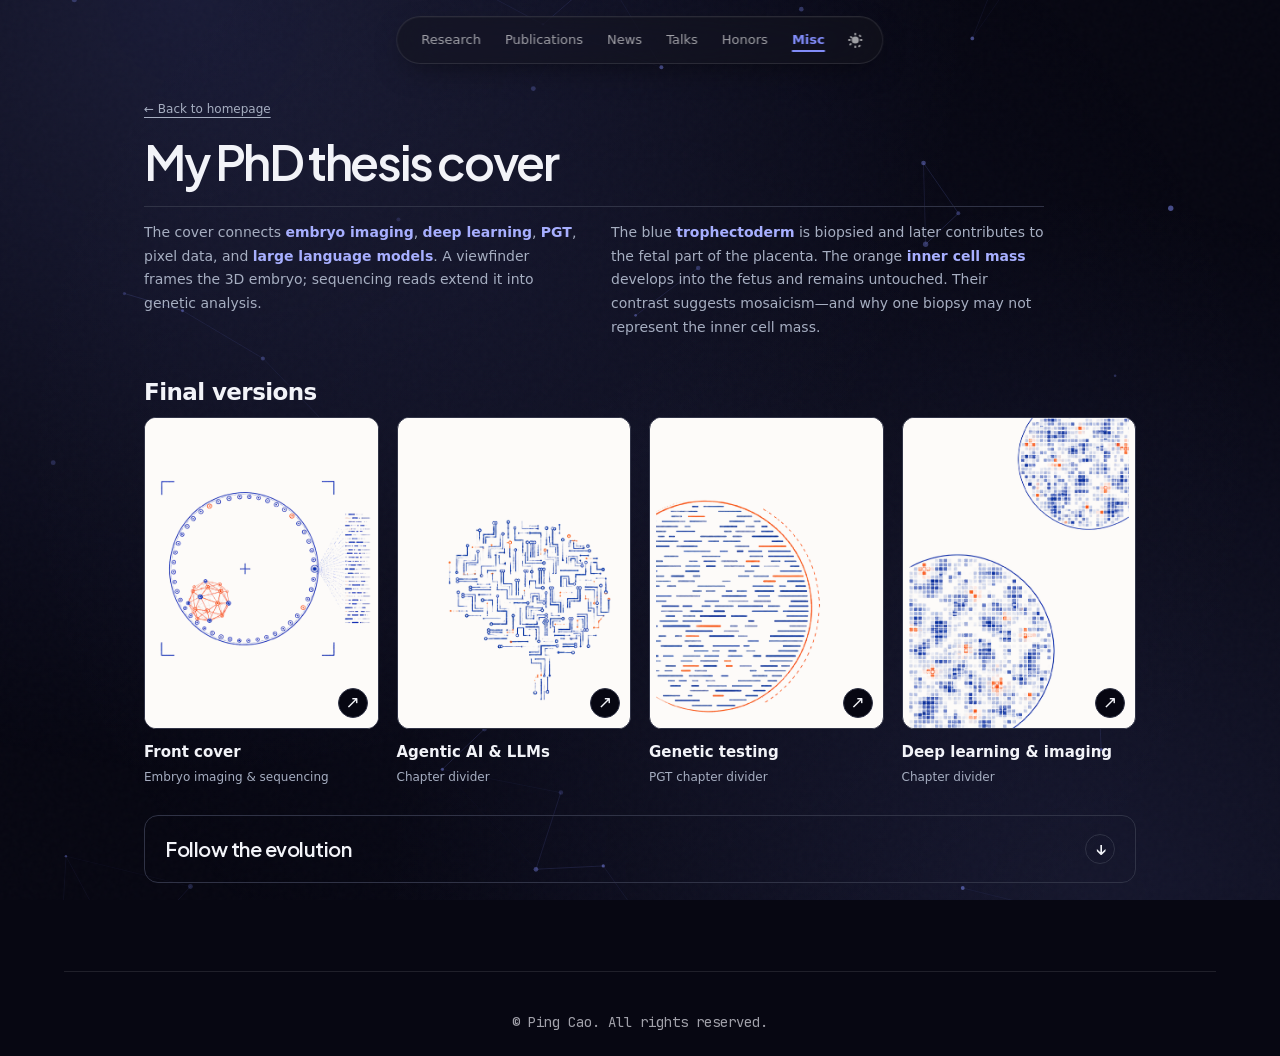
==== misc.html @ 14a88e5d "Move and simplify Misc thesis cover page" ====
<!DOCTYPE html>
<html lang="en" class="dark">
<head>
  <meta charset="utf-8"/>
  <meta content="width=device-width, initial-scale=1" name="viewport"/>
  <title>My PhD thesis cover · Ping Cao</title>
  <meta content="The design and visual evolution of Ping Cao's PhD thesis cover." name="description"/>
  <meta content="Ping Cao, AI, IVF, PGT, embryology, machine learning, deep learning, LLM, Maastricht University, reproductive medicine" name="keywords"/>
  <meta content="Ping Cao" name="author"/>
  <link href="https://pingcaoai.github.io/misc.html" rel="canonical"/>
  <meta content="website" property="og:type"/>
  <meta content="Ping Cao" property="og:site_name"/>
  <meta content="My PhD thesis cover · Ping Cao" property="og:title"/>
  <meta content="The design and visual evolution of Ping Cao's PhD thesis cover." property="og:description"/>
  <meta content="https://pingcaoai.github.io/misc.html" property="og:url"/>
  <meta content="https://pingcaoai.github.io/thesis_images/site/profile-original.jpg" property="og:image"/>
  <meta content="https://pingcaoai.github.io/thesis_images/site/profile-original.jpg" property="og:image:secure_url"/>
  <meta content="image/jpeg" property="og:image:type"/>
  <meta content="1241" property="og:image:width"/>
  <meta content="1066" property="og:image:height"/>
  <meta content="Portrait of Ping Cao" property="og:image:alt"/>
  <meta content="summary" name="twitter:card"/>
  <meta content="My PhD thesis cover · Ping Cao" name="twitter:title"/>
  <meta content="The design and visual evolution of Ping Cao's PhD thesis cover." name="twitter:description"/>
  <meta content="https://pingcaoai.github.io/thesis_images/site/profile-original.jpg" name="twitter:image"/>
  <meta content="Portrait of Ping Cao" name="twitter:image:alt"/>
  <meta content="#fafafa" media="(prefers-color-scheme: light)" name="theme-color"/>
  <meta content="#070712" media="(prefers-color-scheme: dark)" name="theme-color"/>
  
  <!-- Favicon -->
  <link rel="icon" type="image/svg+xml" href="thesis_images/site/favicon-original.svg">

  <style id="static-utilities">
/* Static utility CSS: generated once from the original page; no browser compiler or build needed. */
*,::before,::after{box-sizing:border-box;border-width:0;border-style:solid;border-color:#e4e4e7}html{line-height:1.5;-webkit-text-size-adjust:100%;tab-size:4;font-family:system-ui,-apple-system,BlinkMacSystemFont,"Segoe UI",sans-serif;scroll-behavior:smooth}body{margin:0}h1,h2,h3,h4,h5,h6,p,figure,blockquote{margin:0}h1,h2,h3,h4,h5,h6{font-size:inherit;font-weight:inherit}a{color:inherit;text-decoration:inherit}button,input,select,textarea{font:inherit;color:inherit;margin:0;padding:0;background:none}button{cursor:pointer}ul,ol{margin:0;padding:0;list-style:none}img,svg,video,canvas{display:block;vertical-align:middle}img,video{max-width:100%;height:auto}summary{display:list-item}strong{font-weight:bolder}sup{font-size:75%;line-height:0;position:relative;vertical-align:baseline;top:-.5em}button:focus-visible,a:focus-visible,summary:focus-visible{outline:2px solid rgb(var(--color-accent));outline-offset:4px}
@keyframes static-bounce{0%,100%{transform:translateY(-25%);animation-timing-function:cubic-bezier(.8,0,1,1)}50%{transform:none;animation-timing-function:cubic-bezier(0,0,.2,1)}}
.-ml-1{margin-left:-0.25rem}
.-mx-4{margin-left:-1rem;margin-right:-1rem}
.-translate-x-1\/2{--u-x:-50%;transform:translate(var(--u-x,0),var(--u-y,0)) scale(var(--u-s,1))}
.\[\&\:\:-webkit-scrollbar\]\:hidden::-webkit-scrollbar{display:none}
.absolute{position:absolute}
.after\:-translate-x-1\/2::after{content:"";--u-x:-50%;transform:translate(var(--u-x,0),var(--u-y,0)) scale(var(--u-s,1))}
.after\:-z-10::after{content:"";z-index:-10}
.after\:absolute::after{content:"";position:absolute}
.after\:bg-accent::after{content:"";background-color:rgba(var(--color-accent),1)}
.after\:bg-accent\/20::after{content:"";background-color:rgba(var(--color-accent),0.2)}
.after\:bottom-1\.5::after{content:"";bottom:0.375rem}
.after\:bottom-\[4px\]::after{content:"";bottom:4px}
.after\:duration-300::after{content:"";transition-duration:300ms}
.after\:h-\[2px\]::after{content:"";height:2px}
.after\:h-\[6px\]::after{content:"";height:6px}
.after\:left-0::after{content:"";left:0rem}
.after\:left-1\/2::after{content:"";left:50%}
.after\:transition-all::after{content:"";transition-property:all;transition-duration:150ms}
.after\:w-0::after{content:"";width:0rem}
.after\:w-full::after{content:"";width:100%}
.animate-bounce{animation:static-bounce 1s infinite}
.antialiased{-webkit-font-smoothing:antialiased}
.aspect-\[4\/3\]{aspect-ratio:4/3}
.backdrop-blur-md{backdrop-filter:blur(12px)}
.backdrop-blur-sm{backdrop-filter:blur(4px)}
.bg-\[\#fafafa\]{background-color:#fafafa}
.bg-accent\/10{background-color:rgba(var(--color-accent),0.1)}
.bg-accent\/50{background-color:rgba(var(--color-accent),0.5)}
.bg-transparent{background-color:transparent}
.bg-white{background-color:rgba(255,255,255,1)}
.bg-white\/60{background-color:rgba(255,255,255,0.6)}
.bg-zinc-100{background-color:rgba(244,244,245,1)}
.bg-zinc-100\/80{background-color:rgba(244,244,245,0.8)}
.bg-zinc-200{background-color:rgba(228,228,231,1)}
.bg-zinc-300{background-color:rgba(212,212,216,1)}
.bg-zinc-50{background-color:rgba(250,250,250,1)}
.block{display:block}
.blur-2xl{filter:blur(40px)}
.border{border-width:1px}
.border-accent\/10{border-color:rgba(var(--color-accent),0.1)}
.border-accent\/20{border-color:rgba(var(--color-accent),0.2)}
.border-b{border-bottom-width:1px}
.border-t{border-top-width:1px}
.border-transparent{border-color:transparent}
.border-zinc-100{border-color:rgba(244,244,245,1)}
.border-zinc-200{border-color:rgba(228,228,231,1)}
.border-zinc-200\/50{border-color:rgba(228,228,231,0.5)}
.bottom-3{bottom:0.75rem}
.bottom-4{bottom:1rem}
.cursor-pointer{cursor:pointer}
.decoration-2{text-decoration-thickness:2px}
.decoration-accent\/40{text-decoration-color:rgba(var(--color-accent),0.4)}
.decoration-zinc-300{text-decoration-color:rgba(212,212,216,1)}
.duration-300{transition-duration:300ms}
.duration-500{transition-duration:500ms}
.duration-700{transition-duration:700ms}
.fixed{position:fixed}
.flex{display:flex}
.flex-1{flex:1 1 0%}
.flex-col{flex-direction:column}
.flex-wrap{flex-wrap:wrap}
.focus\:outline-none:focus{outline:none}
.font-bold{font-weight:700}
.font-display{font-family:"Plus Jakarta Sans",system-ui,-apple-system,BlinkMacSystemFont,"Segoe UI",sans-serif}
.font-medium{font-weight:500}
.font-mono{font-family:"JetBrains Mono",ui-monospace,SFMono-Regular,Menlo,monospace}
.font-normal{font-weight:400}
.font-sans{font-family:Inter,system-ui,-apple-system,BlinkMacSystemFont,"Segoe UI",sans-serif}
.font-semibold{font-weight:600}
.gap-1{gap:0.25rem}
.gap-1\.5{gap:0.375rem}
.gap-12{gap:3rem}
.gap-16{gap:4rem}
.gap-2{gap:0.5rem}
.gap-3{gap:0.75rem}
.gap-4{gap:1rem}
.gap-6{gap:1.5rem}
.gap-8{gap:2rem}
.gap-x-16{column-gap:4rem}
.gap-y-4{row-gap:1rem}
.grid{display:grid}
.grid-cols-1{grid-template-columns:repeat(1,minmax(0,1fr))}
.group:hover .group-hover\:bg-accent\/20{background-color:rgba(var(--color-accent),0.2)}
.group:hover .group-hover\:opacity-100{opacity:1.0}
.group:hover .group-hover\:scale-\[1\.03\]{--u-s:1.03;transform:translate(var(--u-x,0),var(--u-y,0)) scale(var(--u-s,1))}
.group:hover .group-hover\:scale-\[1\.2\]{--u-s:1.2;transform:translate(var(--u-x,0),var(--u-y,0)) scale(var(--u-s,1))}
.group:hover .group-hover\:text-accent{color:rgba(var(--color-accent),1)}
.h-10{height:2.5rem}
.h-12{height:3rem}
.h-36{height:9rem}
.h-4{height:1rem}
.h-6{height:1.5rem}
.h-7{height:1.75rem}
.h-8{height:2rem}
.h-\[12px\]{height:12px}
.h-\[16px\]{height:16px}
.h-\[400px\]{height:400px}
.h-full{height:100%}
.hidden{display:none}
.hover\:-translate-y-1:hover{--u-y:-0.25rem;transform:translate(var(--u-x,0),var(--u-y,0)) scale(var(--u-s,1))}
.hover\:after\:w-\[calc\(100\%-16px\)\]:hover::after{content:"";width:calc(100% - 16px)}
.hover\:bg-zinc-100:hover{background-color:rgba(244,244,245,1)}
.hover\:opacity-100:hover{opacity:1.0}
.hover\:scale-110:hover{--u-s:1.1;transform:translate(var(--u-x,0),var(--u-y,0)) scale(var(--u-s,1))}
.hover\:text-\[\#0A66C2\]:hover{color:#0A66C2}
.hover\:text-\[\#4285F4\]:hover{color:#4285F4}
.hover\:text-\[\#A6CE39\]:hover{color:#A6CE39}
.hover\:text-accent:hover{color:rgba(var(--color-accent),1)}
.hover\:text-zinc-900:hover{color:rgba(24,24,27,1)}
.hover\:underline:hover{text-decoration-line:underline}
.inline-block{display:inline-block}
.inline-flex{display:inline-flex}
.inset-0{inset:0rem}
.items-center{align-items:center}
.items-start{align-items:flex-start}
.justify-between{justify-content:space-between}
.justify-center{justify-content:center}
.leading-none{line-height:1}
.leading-relaxed{line-height:1.625}
.leading-snug{line-height:1.375}
.left-0{left:0rem}
.left-1\/2{left:50%}
.left-\[5px\]{left:5px}
.list-none{list-style:none}
.max-w-2xl{max-width:42rem}
.max-w-3xl{max-width:48rem}
.max-w-4xl{max-width:56rem}
.max-w-6xl{max-width:72rem}
.max-w-\[calc\(100\%-1rem\)\]{max-width:calc(100% - 1rem)}
.mb-10{margin-bottom:2.5rem}
.mb-12{margin-bottom:3rem}
.mb-14{margin-bottom:3.5rem}
.mb-16{margin-bottom:4rem}
.mb-2{margin-bottom:0.5rem}
.mb-2\.5{margin-bottom:0.625rem}
.mb-20{margin-bottom:5rem}
.mb-3{margin-bottom:0.75rem}
.mb-4{margin-bottom:1rem}
.mb-6{margin-bottom:1.5rem}
.mb-8{margin-bottom:2rem}
.min-h-\[100dvh\]{min-height:100dvh}
.ml-0\.5{margin-left:0.125rem}
.ml-2{margin-left:0.5rem}
.ml-3{margin-left:0.75rem}
.mt-0\.5{margin-top:0.125rem}
.mt-1{margin-top:0.25rem}
.mt-1\.5{margin-top:0.375rem}
.mt-10{margin-top:2.5rem}
.mt-3{margin-top:0.75rem}
.mt-4{margin-top:1rem}
.mt-6{margin-top:1.5rem}
.mt-8{margin-top:2rem}
.mt-auto{margin-top:auto}
.mx-auto{margin-left:auto;margin-right:auto}
.object-cover{object-fit:cover}
.opacity-80{opacity:0.8}
.opacity-90{opacity:0.9}
.outline-none{outline:none}
.overflow-hidden{overflow:hidden}
.overflow-x-auto{overflow-x:auto}
.overflow-y-auto{overflow-y:auto}
.p-1\.5{padding:0.375rem}
.p-3{padding:0.75rem}
.p-4{padding:1rem}
.p-5{padding:1.25rem}
.p-6{padding:1.5rem}
.p-8{padding:2rem}
.pb-20{padding-bottom:5rem}
.pb-4{padding-bottom:1rem}
.pb-6{padding-bottom:1.5rem}
.pl-8{padding-left:2rem}
.pointer-events-none{pointer-events:none}
.pr-2{padding-right:0.5rem}
.pr-3{padding-right:0.75rem}
.pt-10{padding-top:2.5rem}
.pt-20{padding-top:5rem}
.pt-24{padding-top:6rem}
.pt-4{padding-top:1rem}
.px-2{padding-left:0.5rem;padding-right:0.5rem}
.px-3{padding-left:0.75rem;padding-right:0.75rem}
.px-4{padding-left:1rem;padding-right:1rem}
.px-6{padding-left:1.5rem;padding-right:1.5rem}
.py-0\.5{padding-top:0.125rem;padding-bottom:0.125rem}
.py-1\.5{padding-top:0.375rem;padding-bottom:0.375rem}
.py-2{padding-top:0.5rem;padding-bottom:0.5rem}
.py-2\.5{padding-top:0.625rem;padding-bottom:0.625rem}
.relative{position:relative}
.ring-4{box-shadow:0 0 0 4px var(--u-ring,rgba(255,255,255,.5))}
.ring-white\/90{--u-ring:rgba(255,255,255,0.9)}
.rounded{border-radius:.25rem}
.rounded-2xl{border-radius:1rem}
.rounded-3xl{border-radius:1.5rem}
.rounded-full{border-radius:9999px}
.rounded-md{border-radius:.375rem}
.selection\:bg-accent\/20::selection{background-color:rgba(var(--color-accent),0.2)}
.selection\:text-accent::selection{color:rgba(var(--color-accent),1)}
.self-start{align-self:flex-start}
.shadow-sm{box-shadow:0 1px 2px 0 rgb(0 0 0 / .05)}
.shadow-xl{box-shadow:0 20px 25px -5px rgb(0 0 0 / .1),0 8px 10px -6px rgb(0 0 0 / .1)}
.shrink-0{flex-shrink:0}
.space-y-2 > :not([hidden]) ~ :not([hidden]){margin-top:0.5rem}
.space-y-3 > :not([hidden]) ~ :not([hidden]){margin-top:0.75rem}
.space-y-4 > :not([hidden]) ~ :not([hidden]){margin-top:1rem}
.sticky{position:sticky}
.text-2xl{font-size:1.5rem;line-height:2rem}
.text-3xl{font-size:1.875rem;line-height:2.25rem}
.text-\[10px\]{font-size:10px}
.text-\[12px\]{font-size:12px}
.text-accent{color:rgba(var(--color-accent),1)}
.text-balance{text-wrap:balance}
.text-base{font-size:1rem;line-height:1.5rem}
.text-center{text-align:center}
.text-lg{font-size:1.125rem;line-height:1.75rem}
.text-sm{font-size:.875rem;line-height:1.25rem}
.text-xl{font-size:1.25rem;line-height:1.75rem}
.text-xs{font-size:.75rem;line-height:1rem}
.text-zinc-300{color:rgba(212,212,216,1)}
.text-zinc-400{color:rgba(161,161,170,1)}
.text-zinc-500{color:rgba(113,113,122,1)}
.text-zinc-600{color:rgba(82,82,91,1)}
.text-zinc-700{color:rgba(63,63,70,1)}
.text-zinc-800{color:rgba(39,39,42,1)}
.text-zinc-900{color:rgba(24,24,27,1)}
.top-3{top:0.75rem}
.top-32{top:8rem}
.top-6{top:1.5rem}
.top-\[12px\]{top:12px}
.top-\[21px\]{top:21px}
.touch-pan-x{touch-action:pan-x}
.tracking-tight{letter-spacing:-.025em}
.tracking-widest{letter-spacing:.1em}
.transition-all{transition-property:all;transition-duration:150ms}
.transition-colors{transition-property:color,background-color,border-color,text-decoration-color,fill,stroke;transition-duration:150ms}
.transition-transform{transition-property:transform;transition-duration:150ms}
.underline{text-decoration-line:underline}
.underline-offset-4{text-underline-offset:4px}
.uppercase{text-transform:uppercase}
.w-12{width:3rem}
.w-36{width:9rem}
.w-4{width:1rem}
.w-6{width:1.5rem}
.w-7{width:1.75rem}
.w-8{width:2rem}
.w-\[12px\]{width:12px}
.w-\[16px\]{width:16px}
.w-\[2px\]{width:2px}
.w-full{width:100%}
.w-max{width:max-content}
.whitespace-nowrap{white-space:nowrap}
.z-0{z-index:0}
.z-10{z-index:10}
.z-20{z-index:20}
.z-50{z-index:50}
.z-\[-2\]{z-index:-2}
@media(min-width:1024px){.lg\:aspect-auto{aspect-ratio:auto}}
@media(min-width:1024px){.lg\:flex-row{flex-direction:row}}
@media(min-width:1024px){.lg\:h-\[560px\]{height:560px}}
@media(min-width:1024px){.lg\:w-1\/3{width:33.333333%}}
@media(min-width:1024px){.lg\:w-2\/3{width:66.666667%}}
@media(min-width:768px){.md\:after\:bottom-\[6px\]::after{content:"";bottom:6px}}
@media(min-width:768px){.md\:blur-3xl{filter:blur(64px)}}
@media(min-width:768px){.md\:bottom-5{bottom:1.25rem}}
@media(min-width:768px){.md\:flex-row{flex-direction:row}}
@media(min-width:768px){.md\:gap-3{gap:0.75rem}}
@media(min-width:768px){.md\:gap-4{gap:1rem}}
@media(min-width:768px){.md\:gap-8{gap:2rem}}
@media(min-width:768px){.md\:grid-cols-2{grid-template-columns:repeat(2,minmax(0,1fr))}}
@media(min-width:768px){.md\:grid-cols-3{grid-template-columns:repeat(3,minmax(0,1fr))}}
@media(min-width:768px){.md\:grid-cols-\[1fr_2fr\]{grid-template-columns:1fr 2fr}}
@media(min-width:768px){.md\:h-48{height:12rem}}
@media(min-width:768px){.md\:h-5{height:1.25rem}}
@media(min-width:768px){.md\:h-7{height:1.75rem}}
@media(min-width:768px){.md\:h-8{height:2rem}}
@media(min-width:768px){.md\:h-9{height:2.25rem}}
@media(min-width:768px){.md\:h-\[18px\]{height:18px}}
@media(min-width:768px){.md\:h-\[46px\]{height:46px}}
@media(min-width:768px){.md\:hover\:after\:w-\[calc\(100\%-24px\)\]:hover::after{content:"";width:calc(100% - 24px)}}
@media(min-width:768px){.md\:items-center{align-items:center}}
@media(min-width:768px){.md\:items-end{align-items:flex-end}}
@media(min-width:768px){.md\:leading-\[1\.7\]{line-height:1.7}}
@media(min-width:768px){.md\:mb-20{margin-bottom:5rem}}
@media(min-width:768px){.md\:mb-24{margin-bottom:6rem}}
@media(min-width:768px){.md\:mb-32{margin-bottom:8rem}}
@media(min-width:768px){.md\:mb-8{margin-bottom:2rem}}
@media(min-width:768px){.md\:ml-0{margin-left:0rem}}
@media(min-width:768px){.md\:ml-1{margin-left:0.25rem}}
@media(min-width:768px){.md\:mt-0{margin-top:0rem}}
@media(min-width:768px){.md\:mt-12{margin-top:3rem}}
@media(min-width:768px){.md\:mt-4{margin-top:1rem}}
@media(min-width:768px){.md\:p-5{padding:1.25rem}}
@media(min-width:768px){.md\:p-6{padding:1.5rem}}
@media(min-width:768px){.md\:p-8{padding:2rem}}
@media(min-width:768px){.md\:px-3{padding-left:0.75rem;padding-right:0.75rem}}
@media(min-width:768px){.md\:self-end{align-self:flex-end}}
@media(min-width:768px){.md\:text-2xl{font-size:1.5rem;line-height:2rem}}
@media(min-width:768px){.md\:text-3xl{font-size:1.875rem;line-height:2.25rem}}
@media(min-width:768px){.md\:text-4xl{font-size:2.25rem;line-height:2.5rem}}
@media(min-width:768px){.md\:text-\[13px\]{font-size:13px}}
@media(min-width:768px){.md\:text-\[22px\]{font-size:22px}}
@media(min-width:768px){.md\:text-base{font-size:1rem;line-height:1.5rem}}
@media(min-width:768px){.md\:text-sm{font-size:.875rem;line-height:1.25rem}}
@media(min-width:768px){.md\:text-xl{font-size:1.25rem;line-height:1.75rem}}
@media(min-width:768px){.md\:text-xs{font-size:.75rem;line-height:1rem}}
@media(min-width:768px){.md\:top-4{top:1rem}}
@media(min-width:768px){.md\:top-\[25px\]{top:25px}}
@media(min-width:768px){.md\:w-48{width:12rem}}
@media(min-width:768px){.md\:w-5{width:1.25rem}}
@media(min-width:768px){.md\:w-7{width:1.75rem}}
@media(min-width:768px){.md\:w-8{width:2rem}}
@media(min-width:768px){.md\:w-9{width:2.25rem}}
@media(min-width:768px){.md\:w-\[18px\]{width:18px}}
@media(min-width:640px){.sm\:block{display:block}}
@media(min-width:640px){.sm\:text-lg{font-size:1.125rem;line-height:1.75rem}}
@media(min-width:640px){.sm\:text-xl{font-size:1.25rem;line-height:1.75rem}}
.dark .dark\:after\:bg-accent\/30::after{content:"";background-color:rgba(var(--color-accent),0.3)}
.dark .dark\:bg-\[\#070712\]{background-color:#070712}
.dark .dark\:bg-accent\/40{background-color:rgba(var(--color-accent),0.4)}
.dark .dark\:bg-black\/30{background-color:rgba(0,0,0,0.3)}
.dark .dark\:bg-white\/10{background-color:rgba(255,255,255,0.1)}
.dark .dark\:bg-white\/15{background-color:rgba(255,255,255,0.15)}
.dark .dark\:bg-white\/20{background-color:rgba(255,255,255,0.2)}
.dark .dark\:bg-white\/5{background-color:rgba(255,255,255,0.05)}
.dark .dark\:border-white\/10{border-color:rgba(255,255,255,0.1)}
.dark .dark\:border-white\/20{border-color:rgba(255,255,255,0.2)}
.dark .dark\:border-white\/5{border-color:rgba(255,255,255,0.05)}
.dark .dark\:decoration-zinc-700{text-decoration-color:rgba(63,63,70,1)}
.group:hover .dark .dark\:group-hover\:bg-accent\/30{background-color:rgba(var(--color-accent),0.3)}
.group:hover .dark .dark\:group-hover\:text-accent{color:rgba(var(--color-accent),1)}
.dark .dark\:hover\:bg-white\/10:hover{background-color:rgba(255,255,255,0.1)}
.dark .dark\:hover\:text-\[\#818cf8\]:hover{color:#818cf8}
.dark .dark\:hover\:text-accent:hover{color:rgba(var(--color-accent),1)}
.dark .dark\:hover\:text-white:hover{color:rgba(255,255,255,1)}
.dark .dark\:opacity-100{opacity:1.0}
.dark .dark\:ring-white\/10{--u-ring:rgba(255,255,255,0.1)}
.dark .dark\:selection\:text-accent::selection{color:rgba(var(--color-accent),1)}
.dark .dark\:text-white{color:rgba(255,255,255,1)}
.dark .dark\:text-white\/20{color:rgba(255,255,255,0.2)}
.dark .dark\:text-white\/30{color:rgba(255,255,255,0.3)}
.dark .dark\:text-white\/40{color:rgba(255,255,255,0.4)}
.dark .dark\:text-white\/50{color:rgba(255,255,255,0.5)}
.dark .dark\:text-white\/60{color:rgba(255,255,255,0.6)}
.dark .dark\:text-white\/80{color:rgba(255,255,255,0.8)}
.dark .dark\:text-zinc-100{color:rgba(244,244,245,1)}
.dark .dark\:text-zinc-200{color:rgba(228,228,231,1)}
.dark .dark\:text-zinc-300{color:rgba(212,212,216,1)}
.dark .dark\:text-zinc-400{color:rgba(161,161,170,1)}
.dark .dark\:text-zinc-500{color:rgba(113,113,122,1)}
  </style>

  <!-- Theme initialization -->
  <script>
    // Set dark mode as the absolute default, unless the user explicitly toggled to light mode previously
    if ((() => { try { return localStorage.getItem('color-theme'); } catch { return null; } })() === 'light') {
      document.documentElement.classList.remove('dark');
    } else {
      document.documentElement.classList.add('dark');
    }
  </script>
  
  <!-- Custom CSS -->
  <style>
    /* CSS Variables for Dynamic Accent Color (Premium Tech Indigo) */
    :root {
      --color-accent: 79, 70, 229;  /* Indigo-600 */
    }
    .dark {
      --color-accent: 129, 140, 248; /* Indigo-400 */
    }

    body {
      overflow-x: hidden;
      -webkit-font-smoothing: antialiased;
      -moz-osx-font-smoothing: grayscale;
    }

    /* Elegant Noise Texture Background */
    .bg-noise {
      position: fixed;
      top: 0; left: 0; width: 100vw; height: 100vh;
      z-index: -1;
      opacity: 0.03;
      pointer-events: none;
      background-image: url("data:image/svg+xml,%3Csvg viewBox='0 0 200 200' xmlns='http://www.w3.org/2000/svg'%3E%3Cfilter id='noiseFilter'%3E%3CfeTurbulence type='fractalNoise' baseFrequency='0.9' numOctaves='3' stitchTiles='stitch'/%3E%3C/filter%3E%3Crect width='100%25' height='100%25' filter='url(%23noiseFilter)'/%3E%3C/svg%3E");
    }
    .dark .bg-noise {
      opacity: 0.02;
    }

    /* Global Ambient Glow (The Core of the Starry Theme) */
    .global-bg-glow {
      position: fixed;
      top: 0; left: 0; width: 100vw; height: 100vh;
      z-index: -3; 
      pointer-events: none;
      background: radial-gradient(ellipse at 50% 0%, rgba(var(--color-accent), 0.04) 0%, transparent 70%);
      transition: background 0.7s ease;
    }
    .dark .global-bg-glow {
      background: 
        radial-gradient(circle at 15% 0%, rgba(var(--color-accent), 0.16) 0%, transparent 55%),
        radial-gradient(circle at 85% 100%, rgba(var(--color-accent), 0.12) 0%, transparent 50%),
        radial-gradient(circle at 50% 50%, rgba(var(--color-accent), 0.05) 0%, transparent 80%);
    }

    /* =========================================
       iOS Style Floating Glass Navigation
       ========================================= */
    .ios-glass-nav {
      background: rgba(255, 255, 255, 0.55);
      backdrop-filter: blur(24px) saturate(180%);
      -webkit-backdrop-filter: blur(24px) saturate(180%);
      border: 1px solid rgba(255, 255, 255, 0.7);
      box-shadow: 0 10px 30px -10px rgba(0, 0, 0, 0.1), inset 0 1px 0 rgba(255, 255, 255, 0.6);
    }
    .dark .ios-glass-nav {
      background: rgba(20, 20, 25, 0.55);
      border: 1px solid rgba(255, 255, 255, 0.1);
      box-shadow: 0 10px 30px -10px rgba(0, 0, 0, 0.5), inset 0 1px 0 rgba(255, 255, 255, 0.03);
    }

    /* =========================================
       iOS Nav Figma Spotlight Hover Effect
       ========================================= */
    .ios-glass-nav::before {
      content: "";
      position: absolute;
      inset: 0;
      border-radius: inherit;
      background: radial-gradient(
        250px circle at var(--mouse-x, 50%) var(--mouse-y, 50%),
        rgba(var(--color-accent), 0.08),
        transparent 40%
      );
      opacity: 0;
      transition: opacity 0.5s ease;
      pointer-events: none;
      z-index: 0;
    }
    .dark .ios-glass-nav::before {
      background: radial-gradient(
        250px circle at var(--mouse-x, 50%) var(--mouse-y, 50%),
        rgba(var(--color-accent), 0.15),
        transparent 40%
      );
    }
    .ios-glass-nav:hover::before {
      opacity: 1;
    }

    /* Edge Rim Light for Nav */
    .ios-glass-nav::after {
      content: "";
      position: absolute;
      inset: -1px; /* Overlaps perfectly with the existing 1px border */
      border-radius: inherit;
      padding: 1px;
      background: radial-gradient(
        200px circle at var(--mouse-x, 50%) var(--mouse-y, 50%),
        rgba(var(--color-accent), 0.8),
        transparent 40%
      );
      -webkit-mask: linear-gradient(#fff 0 0) content-box, linear-gradient(#fff 0 0);
      -webkit-mask-composite: xor;
      mask-composite: exclude;
      opacity: 0;
      transition: opacity 0.5s ease;
      pointer-events: none;
      z-index: 1;
    }
    .ios-glass-nav:hover::after {
      opacity: 1;
    }

    /* =========================================
       UX Peak / Figma Motion: Spotlight Glass Card
       ========================================= */
    .figma-glow-card {
      position: relative;
      background: rgba(255, 255, 255, 0.4);
      backdrop-filter: blur(16px);
      -webkit-backdrop-filter: blur(16px);
      border: 1px solid rgba(0, 0, 0, 0.04);
      box-shadow: 0 4px 24px -12px rgba(0, 0, 0, 0.05);
      transition: transform 0.5s cubic-bezier(0.16, 1, 0.3, 1), box-shadow 0.5s ease;
    }
    
    .dark .figma-glow-card {
      background: rgba(255, 255, 255, 0.02);
      border: 1px solid rgba(255, 255, 255, 0.05);
      box-shadow: 0 4px 24px -12px rgba(0, 0, 0, 0.4);
    }
    
    .figma-glow-card:hover {
      transform: translateY(-4px);
      box-shadow: 0 16px 40px -16px rgba(var(--color-accent), 0.15);
    }
    
    .dark .figma-glow-card:hover {
      box-shadow: 0 16px 40px -16px rgba(var(--color-accent), 0.25);
    }

    /* Spotlight Inner Glow */
    .figma-glow-card::before {
      content: "";
      position: absolute;
      inset: 0;
      border-radius: inherit;
      background: radial-gradient(
        600px circle at var(--mouse-x, 50%) var(--mouse-y, 50%),
        rgba(var(--color-accent), 0.06),
        transparent 40%
      );
      opacity: 0;
      transition: opacity 0.5s ease;
      pointer-events: none;
      z-index: 0;
    }
    
    .dark .figma-glow-card::before {
      background: radial-gradient(
        600px circle at var(--mouse-x, 50%) var(--mouse-y, 50%),
        rgba(var(--color-accent), 0.12),
        transparent 40%
      );
    }
    
    .figma-glow-card:hover::before {
      opacity: 1;
    }

    /* Spotlight Border Glow (Using CSS Masking) */
    .figma-glow-card::after {
      content: "";
      position: absolute;
      inset: 0;
      border-radius: inherit;
      padding: 1px; /* Glow border thickness */
      background: radial-gradient(
        400px circle at var(--mouse-x, 50%) var(--mouse-y, 50%),
        rgba(var(--color-accent), 0.6),
        transparent 40%
      );
      -webkit-mask: linear-gradient(#fff 0 0) content-box, linear-gradient(#fff 0 0);
      -webkit-mask-composite: xor;
      mask-composite: exclude;
      opacity: 0;
      transition: opacity 0.5s ease;
      pointer-events: none;
      z-index: 1;
    }
    
    .figma-glow-card:hover::after {
      opacity: 1;
    }

    /* Interactive Elements inside the card */
    .figma-glow-card:hover .icon-box {
      background-color: rgb(var(--color-accent));
      color: #ffffff !important;
      border-color: rgb(var(--color-accent));
      box-shadow: 0 4px 16px rgba(var(--color-accent), 0.3);
      transform: scale(1.05);
    }
    .figma-glow-card:hover .icon-box svg {
      stroke: #ffffff;
    }

    /* Guaranteed glowing effect for Timeline Dots */
    .timeline-dot {
      transition: all 0.4s cubic-bezier(0.16, 1, 0.3, 1);
      border: none;
      outline: none;
      box-shadow: none;
    }
    .group:hover .timeline-dot {
      background-color: rgb(var(--color-accent)) !important;
      box-shadow: 0 0 14px 2px rgba(var(--color-accent), 0.6) !important;
      transform: scale(1.5) !important;
    }

    /* UPGRADED: Premium Biotech Scroll reveal animation */
    .reveal {
      opacity: 1;
      transform: none;
      transition: opacity 1.2s cubic-bezier(0.16, 1, 0.3, 1),
                  transform 1.2s cubic-bezier(0.16, 1, 0.3, 1);
      will-change: opacity, transform;
    }
    .reveal.active {
      opacity: 1;
      transform: translateY(0) scale(1);
    }

    /* Avatar Breathing Glow Animation */
    @keyframes avatar-breathe {
      0%, 100% { transform: scale(1.05); opacity: 0.5; }
      50% { transform: scale(1.15); opacity: 0.8; }
    }
    .animate-avatar-breathe {
      animation: avatar-breathe 4s ease-in-out infinite;
    }

    /* Staggered reveals for lists */
    .stagger-1 { transition-delay: 0.1s; }
    .stagger-2 { transition-delay: 0.2s; }
    .stagger-3 { transition-delay: 0.3s; }

    /* Custom scrollbar */
    ::-webkit-scrollbar {
      width: 8px;
    }
    ::-webkit-scrollbar-track {
      background: transparent; 
    }
    ::-webkit-scrollbar-thumb {
      background: #cbd5e1; 
      border-radius: 4px;
    }
    .dark ::-webkit-scrollbar-thumb {
      background: rgba(255,255,255,0.15); 
    }
    ::-webkit-scrollbar-thumb:hover {
      background: #94a3b8; 
    }
    .dark ::-webkit-scrollbar-thumb:hover {
      background: rgba(255,255,255,0.25); 
    }

    /* Clinical-tech Leaflet Map Styles */
    .leaflet-container {
      background:
        radial-gradient(circle at 24% 32%, rgba(var(--color-accent), 0.03), transparent 24%),
        radial-gradient(circle at 78% 72%, rgba(var(--color-accent), 0.02), transparent 28%),
        linear-gradient(135deg, #f8fafc 0%, #f1f5f9 100%) !important;
      font-family: 'Inter', sans-serif;
    }
    .dark .leaflet-container {
      background:
        radial-gradient(circle at 24% 32%, rgba(var(--color-accent), 0.06), transparent 26%),
        radial-gradient(circle at 78% 72%, rgba(var(--color-accent), 0.04), transparent 30%),
        linear-gradient(135deg, #070712 0%, #0a0a14 100%) !important;
    }

    .leaflet-control-attribution {
      display: none !important;
    }

    .leaflet-control-zoom {
      border: 1px solid rgba(var(--color-accent), 0.15) !important;
      box-shadow: 0 4px 15px rgba(0, 0, 0, 0.05) !important;
      margin: 16px !important;
      border-radius: 999px !important;
      overflow: hidden;
    }

    .leaflet-control-zoom a {
      background-color: rgba(255, 255, 255, 0.96) !important;
      color: rgb(var(--color-accent)) !important;
      border-color: rgba(0, 0, 0, 0.05) !important;
      font-weight: 500 !important;
    }

    .leaflet-control-zoom a:hover {
      background-color: #f1f5f9 !important;
    }

    .dark .leaflet-control-zoom a {
      background-color: rgba(255, 255, 255, 0.05) !important;
      color: rgb(var(--color-accent)) !important;
      border-color: rgba(255, 255, 255, 0.05) !important;
    }

    .leaflet-control-container {
      z-index: 40 !important;
    }

    .leaflet-div-icon {
      background: transparent !important;
      border: none !important;
    }

    /* Markers */
    .bl-marker-wrapper {
      display: flex;
      align-items: center;
      transform: translate(-8px, -8px);
      pointer-events: none;
      transition: z-index 0s;
    }

    .bl-marker-dot {
      width: 16px;
      height: 16px;
      background: rgb(var(--color-accent));
      border: 3px solid #ffffff;
      border-radius: 50%;
      box-shadow: 0 4px 10px rgba(var(--color-accent), 0.4);
      flex-shrink: 0;
      transition: all 0.3s ease;
    }

    .bl-marker-dot.pulse {
      animation: bl-pulse 2.5s infinite cubic-bezier(0.16, 1, 0.3, 1);
    }

    @keyframes bl-pulse {
      0% { box-shadow: 0 0 0 0 rgba(var(--color-accent), 0.5); }
      70% { box-shadow: 0 0 0 14px rgba(var(--color-accent), 0); }
      100% { box-shadow: 0 0 0 0 rgba(var(--color-accent), 0); }
    }

    .bl-marker-label {
      background-color: rgba(255, 255, 255, 0.96);
      color: #0f172a;
      padding: 5px 12px;
      margin-left: 8px;
      border-radius: 6px;
      font-size: 12px;
      font-weight: 600;
      box-shadow: 0 4px 15px rgba(0, 0, 0, 0.08);
      border: 1px solid rgba(0,0,0,0.05);
      white-space: nowrap;
      transition: all 0.3s cubic-bezier(0.16, 1, 0.3, 1);
    }

    .dark .bl-marker-dot {
      background: rgb(var(--color-accent));
      border-color: #070712;
      box-shadow: 0 4px 10px rgba(0, 0, 0, 0.6);
    }

    .dark .bl-marker-label {
      background-color: rgba(20, 20, 25, 0.95);
      color: #f1f5f9;
      border-color: rgba(255,255,255,0.08);
      box-shadow: 0 4px 15px rgba(0, 0, 0, 0.5);
    }

    .bl-marker-wrapper.highlight {
      z-index: 1000 !important;
    }

    .bl-marker-wrapper.highlight .bl-marker-dot {
      background: #fff;
      border-color: rgb(var(--color-accent));
      box-shadow: 0 0 0 6px rgba(var(--color-accent), 0.2);
      transform: scale(1.15);
    }

    .dark .bl-marker-wrapper.highlight .bl-marker-dot {
      background: #070712;
      border-color: rgb(var(--color-accent));
      box-shadow: 0 0 0 6px rgba(var(--color-accent), 0.3);
    }

    .bl-marker-wrapper.highlight .bl-marker-label {
      border-color: rgb(var(--color-accent));
      color: rgb(var(--color-accent));
      transform: scale(1.05) translateX(4px);
    }

    .dark .bl-marker-wrapper.highlight .bl-marker-label {
      border-color: rgb(var(--color-accent));
      color: rgb(var(--color-accent));
    }

    /* List Hover Interactions */
    .talk-list-item:hover h5,
    .talk-list-item:focus h5 {
      color: rgb(var(--color-accent));
    }
  </style>
<style>
    /* Static-page resilience and keyboard/mobile navigation. */
    html{--nav-anchor-offset:88px}
    section[id]{scroll-margin-top:var(--nav-anchor-offset)}
    .reveal{opacity:1;transform:none}
    [hidden]{display:none!important}
    @media(prefers-reduced-motion:reduce){html{scroll-behavior:auto}*,::before,::after{animation:none!important;transition:none!important}#network-canvas{display:none}}
    .presentation-map-fallback{padding:24px;color:inherit;opacity:.7;font-size:14px}
</style>
<noscript><style>.talk-list-item.hidden{display:block}.map-tab-btn,#theme-toggle,#list-count,[data-presentation-map-panel]{display:none}[data-presentation-events-panel]{width:100%;height:auto}[data-presentation-events-panel] .overflow-y-auto{overflow:visible}</style></noscript>
<link rel="stylesheet" href="thesis_images/site/fonts/fonts.css">
<style id="navigation-motion-style">
/* Precise floating navigation with restrained motion. */
html{scroll-padding-top:var(--nav-anchor-offset,88px)}
html.navigation-motion-ready{scroll-behavior:auto}
section[id]{scroll-margin-top:var(--nav-anchor-offset,88px)}
header.ios-glass-nav nav .nav-link{position:relative;transition:color .22s ease}
header.ios-glass-nav nav .nav-link[aria-current]{color:rgb(var(--color-accent));font-weight:600}
header.ios-glass-nav nav .nav-link[aria-current]::after{width:calc(100% - 16px)}
@media(min-width:768px){header.ios-glass-nav nav .nav-link[aria-current]::after{width:calc(100% - 24px)}}
@media(prefers-reduced-motion:reduce){header.ios-glass-nav nav .nav-link{transition:none!important}}

</style>
<style id="thesis-archive-style">
/* Misc: static image archive. Content remains readable without JavaScript. */
html{scroll-padding-top:var(--nav-anchor-offset,88px)}
/* Keep all six navigation links, including Misc, visible on narrow phones. */
@media(max-width:540px){header.ios-glass-nav{width:max-content;max-width:calc(100% - 16px);border-radius:18px}header.ios-glass-nav>div{height:44px;min-height:44px;padding:5px 6px;overflow:hidden;justify-content:center}header.ios-glass-nav nav{min-width:0;flex:0 1 auto;display:flex;flex-wrap:nowrap;justify-content:flex-start;white-space:nowrap;gap:3px}header.ios-glass-nav nav a{flex:0 0 auto;padding:6px 1px;font-size:10.5px;letter-spacing:-.02em}header.ios-glass-nav #theme-toggle{flex:0 0 28px;width:28px;height:28px;margin-left:2px}}
.misc-archive,.archive-dialog{--archive-ink:#182132;--archive-muted:#596577;--archive-line:#dce0e7;--archive-panel:#f1f2f5;--archive-accent:#414bc0;--archive-page-bg:#fafafa}
.dark .misc-archive,.dark .archive-dialog{--archive-ink:#f2f3f8;--archive-muted:#a6aec1;--archive-line:#303346;--archive-panel:#141622;--archive-accent:#a7afff;--archive-page-bg:#070712}
.misc-archive{max-width:1040px;margin:0 auto 88px;padding:96px 24px 0;color:var(--archive-ink);scroll-margin-top:20px}
.archive-back{display:inline-block;color:var(--archive-muted);font-size:12px;line-height:18px;margin:0 0 18px;text-decoration:underline;text-underline-offset:4px}
header nav a[aria-current="page"]{color:rgb(var(--color-accent));font-weight:600}
.misc-archive *, .archive-dialog *{box-sizing:border-box}
.archive-heading{margin-bottom:24px}
.archive-heading h1{font:600 clamp(32px,4.5vw,48px)/1.08 'Plus Jakarta Sans',system-ui,sans-serif;letter-spacing:-.05em;margin:0 0 14px;max-width:680px}
.archive-lede{max-width:900px;margin:0;color:var(--archive-muted)}
.archive-lede-intro{max-width:760px;margin:0;font:500 clamp(21px,2.5vw,29px)/1.4 'Plus Jakarta Sans',system-ui,sans-serif;letter-spacing:-.03em;color:var(--archive-ink)}
.archive-lede-details{display:grid;grid-template-columns:repeat(2,minmax(0,1fr));gap:0 34px;margin-top:18px;border-top:1px solid var(--archive-line)}
.archive-lede-details p{font-size:14px;line-height:1.7;margin:0;padding:14px 0;color:var(--archive-muted)}
.archive-lede-details p:nth-child(n+3){border-top:1px solid var(--archive-line)}
.archive-lede strong{font-weight:700;color:var(--archive-accent)}
.archive-lede-closing{max-width:720px;margin:25px 0 0;padding:3px 0 3px 18px;border-left:2px solid var(--archive-accent);font-size:15px;line-height:1.75;font-style:italic;color:var(--archive-ink)}
.archive-section-title{font-size:23px;font-weight:600;letter-spacing:-.025em;margin:0 0 10px;line-height:1.25}
.archive-finals{display:grid;grid-template-columns:repeat(4,minmax(0,1fr));gap:18px;margin-bottom:28px}
.archive-final{min-width:0}
.archive-final-image,.archive-thumb{display:block;position:relative;overflow:hidden;background:transparent;border:1px solid var(--archive-line);border-radius:12px;color:var(--archive-ink)}
.archive-final-image{width:100%;aspect-ratio:3/4;margin:0 0 13px;background:#fdfbf9}
.archive-final-image img,.archive-thumb img{width:100%;height:100%;object-fit:contain;transition:transform .3s ease}
.archive-final-image:hover img,.archive-thumb:hover img{transform:scale(1.025)}
.archive-final-image:after,.archive-thumb:after{content:'↗';position:absolute;right:10px;bottom:10px;background:var(--archive-page-bg);border:1px solid var(--archive-line);border-radius:50%;width:30px;height:30px;display:grid;place-items:center;font-size:17px}
.archive-final h3{font-size:15px;line-height:1.4;font-weight:600;margin:0 0 5px}
.archive-final p{font-size:12px;line-height:1.6;color:var(--archive-muted);margin:0}
.archive-evolution{margin-top:4px}
.archive-evolution>summary{list-style:none;display:flex;align-items:center;justify-content:space-between;gap:20px;width:100%;padding:18px 20px;border:1px solid var(--archive-line);border-radius:14px;background:transparent;color:var(--archive-ink);font:600 20px/1.3 'Plus Jakarta Sans',system-ui,sans-serif;letter-spacing:-.025em;cursor:pointer;transition:background-color .2s ease,border-color .2s ease}
.archive-evolution>summary::-webkit-details-marker{display:none}
.archive-evolution>summary:hover{background:var(--archive-panel);border-color:var(--archive-accent)}
.archive-evolution>summary:focus-visible{outline:3px solid #8995fb;outline-offset:5px}
.archive-evolution-icon{display:grid;place-items:center;flex:0 0 30px;width:30px;height:30px;border:1px solid var(--archive-line);border-radius:50%;font-size:16px;line-height:1;transition:transform .25s ease,border-color .2s ease}
.archive-evolution[open]>summary{background:var(--archive-panel);border-color:var(--archive-accent)}
.archive-evolution[open] .archive-evolution-icon{transform:rotate(180deg);border-color:var(--archive-accent)}
.archive-evolution-content{padding-top:25px;animation:archive-reveal .25s ease both}
@keyframes archive-reveal{from{opacity:0;transform:translateY(-8px)}to{opacity:1;transform:translateY(0)}}
.archive-toolbar{display:flex;gap:16px;flex-wrap:wrap;align-items:center;justify-content:space-between;margin:0 0 12px}
.archive-filters{display:flex;gap:7px;flex-wrap:wrap}
.archive-filter{border:1px solid var(--archive-line);border-radius:24px;padding:8px 13px;font-size:12px;line-height:1.5;color:var(--archive-muted);background:transparent;cursor:pointer}
.archive-filter[aria-pressed=true]{background:var(--archive-ink);border-color:var(--archive-ink);color:var(--archive-panel)}
.archive-filter:hover{border-color:var(--archive-accent)}
.archive-family{border-top:1px solid var(--archive-line);padding-top:28px;margin-top:28px;scroll-margin-top:88px}
.archive-family-head{display:flex;gap:16px;align-items:baseline;justify-content:space-between;margin-bottom:8px}
.archive-family-head h3{font:600 24px/1.3 system-ui,sans-serif;letter-spacing:-.03em;margin:0}
.archive-family-head span{font:11px/1.5 ui-monospace,monospace;white-space:nowrap;color:var(--archive-muted)}
.archive-grid{list-style:none;padding:0;margin:20px 0 36px;display:grid;grid-template-columns:repeat(4,minmax(0,1fr));gap:32px 18px}
.archive-card{min-width:0;display:flex;flex-direction:column}
.archive-card-top{font:11px/1.5 ui-monospace,monospace;color:var(--archive-muted);display:flex;gap:8px;align-items:center;justify-content:space-between;margin-bottom:10px}
.archive-card-top b{font-weight:500;color:var(--archive-accent);letter-spacing:.06em}
.archive-thumb{aspect-ratio:3/4}
.archive-card h4{font-size:17px;font-weight:600;line-height:1.35;margin:17px 0 7px;letter-spacing:-.015em}
.archive-card p{font-size:13px;line-height:1.7;color:var(--archive-muted);margin:0 0 11px}
.archive-family[data-family=supporting_assets] .archive-grid{grid-template-columns:repeat(4,minmax(0,1fr))}
.archive-family[data-family=supporting_assets] .archive-thumb{aspect-ratio:4/3}
.misc-archive [hidden]{display:none!important}
.misc-archive a:focus-visible,.misc-archive button:focus-visible,.misc-archive summary:focus-visible,.archive-dialog :focus-visible{outline:3px solid #8995fb;outline-offset:5px}
.archive-dialog{color:var(--archive-ink);background:var(--archive-page-bg);border:1px solid var(--archive-line);border-radius:14px;width:min(960px,calc(100vw - 28px));max-width:none;max-height:calc(100dvh - 28px);padding:0;overflow:auto}
.archive-dialog::backdrop{background:rgba(250,250,250,.8);backdrop-filter:blur(8px)}
.dark .archive-dialog::backdrop{background:rgba(7,7,18,.8)}
.archive-dialog-top{display:flex;align-items:center;justify-content:space-between;padding:13px 18px;border-bottom:1px solid var(--archive-line);gap:16px}
.archive-dialog-top p{font:12px/1.5 ui-monospace,monospace;color:var(--archive-muted);margin:0}
.archive-dialog button{cursor:pointer;border:1px solid var(--archive-line);border-radius:7px;background:var(--archive-panel);color:var(--archive-ink);padding:8px 12px;font-size:13px}
.archive-dialog button:disabled{opacity:.35;cursor:default}
.archive-dialog-main{display:grid;grid-template-columns:minmax(0,1fr) 290px;gap:26px;padding:24px}
.archive-dialog-art{display:flex;align-items:center;justify-content:center;min-height:220px;background:transparent;border-radius:6px;overflow:hidden}
.archive-dialog-art img{max-width:100%;max-height:min(72dvh,720px);object-fit:contain}
.archive-dialog-copy{align-self:center}.archive-dialog-copy h2{font-size:25px;line-height:1.2;font-weight:600;margin:0 0 18px;letter-spacing:-.035em}
.archive-dialog-copy p{font-size:13px;line-height:1.7;color:var(--archive-muted);margin:0 0 16px}.archive-dialog-copy a{color:var(--archive-accent);font-size:13px;text-decoration:underline;text-underline-offset:4px}
.archive-dialog-controls{display:flex;gap:9px;margin-top:28px}
@media(max-width:800px){.archive-dialog-main{grid-template-columns:1fr}.archive-dialog-art img{max-height:53dvh}.archive-dialog-copy{width:100%}.archive-dialog{max-height:calc(100dvh - 20px)}}
@media(max-width:800px){.archive-grid,.archive-family[data-family=supporting_assets] .archive-grid{grid-template-columns:repeat(2,minmax(0,1fr))}}
@media(max-width:640px){.archive-lede-details{grid-template-columns:1fr}.archive-lede-details p:nth-child(n+2){border-top:1px solid var(--archive-line)}.archive-finals{grid-template-columns:repeat(2,minmax(0,1fr));gap:25px 16px}.archive-grid{grid-template-columns:repeat(2,minmax(0,1fr))}}
@media(max-width:480px){.misc-archive{padding:124px 18px 0;margin-bottom:65px}.archive-heading h1{font-size:34px}.archive-lede{font-size:15px}.archive-evolution>summary{padding:17px 18px;font-size:18px}.archive-grid,.archive-family[data-family=supporting_assets] .archive-grid{grid-template-columns:1fr}.archive-card{width:100%;max-width:300px;margin-inline:auto}.archive-family-head{display:block}.archive-family-head span{display:block;margin-top:8px}.archive-filter{padding:8px 11px}.archive-dialog-main{padding:15px;gap:20px}}
@media(prefers-reduced-motion:reduce){html{scroll-behavior:auto!important}.archive-thumb img,.archive-final-image img,.archive-evolution>summary,.archive-evolution-icon{transition:none!important}.archive-evolution-content{animation:none!important}}

</style>
</head>
<body class="antialiased bg-[#fafafa] dark:bg-[#070712] text-zinc-800 dark:text-zinc-300 transition-colors duration-500 selection:bg-accent/20 selection:text-accent dark:selection:text-accent">
  
  <!-- Global Unified Gradient Background (Creates the Starry Space Feel) -->
  <div class="global-bg-glow"></div>

  <!-- Global Interactive Starry Network Canvas -->
  <canvas id="network-canvas" aria-hidden="true" class="fixed inset-0 w-full h-full z-[-2] pointer-events-none opacity-80 dark:opacity-100"></canvas>

  <!-- Elegant Noise Overlay -->
  <div class="bg-noise"></div>

  <!-- Navigation Bar (iOS Style Floating Glass Pill) -->
  <header class="fixed top-3 md:top-4 left-1/2 -translate-x-1/2 w-max max-w-[calc(100%-1rem)] z-50 ios-glass-nav rounded-full transition-all duration-300">
    <div class="relative z-10 px-2 md:px-3 h-10 md:h-[46px] flex items-center justify-center overflow-x-auto [&::-webkit-scrollbar]:hidden touch-pan-x">
      <nav class="flex items-center text-[12px] md:text-[13px] font-medium text-zinc-600 dark:text-white/60 whitespace-nowrap">
        <a class="nav-link px-2 md:px-3 py-2 hover:text-accent dark:hover:text-white transition-colors relative after:absolute after:bottom-[4px] md:after:bottom-[6px] after:left-1/2 after:-translate-x-1/2 after:w-0 after:h-[2px] after:bg-accent after:transition-all after:duration-300 hover:after:w-[calc(100%-16px)] md:hover:after:w-[calc(100%-24px)]" href="index.html#research">Research</a>
        <a class="nav-link px-2 md:px-3 py-2 hover:text-accent dark:hover:text-white transition-colors relative after:absolute after:bottom-[4px] md:after:bottom-[6px] after:left-1/2 after:-translate-x-1/2 after:w-0 after:h-[2px] after:bg-accent after:transition-all after:duration-300 hover:after:w-[calc(100%-16px)] md:hover:after:w-[calc(100%-24px)]" href="index.html#publications">Publications</a>
        <a class="nav-link px-2 md:px-3 py-2 hover:text-accent dark:hover:text-white transition-colors relative after:absolute after:bottom-[4px] md:after:bottom-[6px] after:left-1/2 after:-translate-x-1/2 after:w-0 after:h-[2px] after:bg-accent after:transition-all after:duration-300 hover:after:w-[calc(100%-16px)] md:hover:after:w-[calc(100%-24px)]" href="index.html#news">News</a>
        <a class="nav-link px-2 md:px-3 py-2 hover:text-accent dark:hover:text-white transition-colors relative after:absolute after:bottom-[4px] md:after:bottom-[6px] after:left-1/2 after:-translate-x-1/2 after:w-0 after:h-[2px] after:bg-accent after:transition-all after:duration-300 hover:after:w-[calc(100%-16px)] md:hover:after:w-[calc(100%-24px)]" href="index.html#talks">Talks</a>
        <a class="nav-link px-2 md:px-3 py-2 hover:text-accent dark:hover:text-white transition-colors relative after:absolute after:bottom-[4px] md:after:bottom-[6px] after:left-1/2 after:-translate-x-1/2 after:w-0 after:h-[2px] after:bg-accent after:transition-all after:duration-300 hover:after:w-[calc(100%-16px)] md:hover:after:w-[calc(100%-24px)]" href="index.html#honors">Honors</a>
        <a class="nav-link px-2 md:px-3 py-2 hover:text-accent dark:hover:text-white transition-colors relative after:absolute after:bottom-[4px] md:after:bottom-[6px] after:left-1/2 after:-translate-x-1/2 after:w-0 after:h-[2px] after:bg-accent after:transition-all after:duration-300 hover:after:w-[calc(100%-16px)] md:hover:after:w-[calc(100%-24px)]" href="misc.html" aria-current="page">Misc</a>
      </nav>
      
      <!-- Theme Toggle Button -->
      <button class="shrink-0 text-zinc-500 hover:text-zinc-900 dark:text-white/60 dark:hover:text-white hover:bg-zinc-100 dark:hover:bg-white/10 focus:outline-none rounded-full p-1.5 transition-colors ml-0.5 md:ml-1" id="theme-toggle" type="button" aria-label="Toggle Dark Mode">
        <svg class="hidden w-[16px] h-[16px] md:w-[18px] md:h-[18px]" fill="currentColor" id="theme-toggle-dark-icon" viewbox="0 0 20 20" xmlns="http://www.w3.org/2000/svg">
          <path d="M17.293 13.293A8 8 0 016.707 2.707a8.001 8.001 0 1010.586 10.586z"></path>
        </svg>
        <svg class="hidden w-[16px] h-[16px] md:w-[18px] md:h-[18px]" fill="currentColor" id="theme-toggle-light-icon" viewbox="0 0 20 20" xmlns="http://www.w3.org/2000/svg">
          <path d="M10 2a1 1 0 011 1v1a1 1 0 11-2 0V3a1 1 0 011-1zm4.22 2.34a1 1 0 011.415 0l.707.707a1 1 0 01-1.414 1.414l-.707-.707a1 1 0 010-1.414zM18 10a1 1 0 01-1 1h-1a1 1 0 110-2h1a1 1 0 011 1zM15.637 15.637a1 1 0 010 1.415l-.707.707a1 1 0 01-1.414-1.414l.707-.707a1 1 0 011.415 0zM10 16a1 1 0 011 1v1a1 1 0 11-2 0v-1a1 1 0 011-1zm-4.22-2.34a1 1 0 010 1.415l-.707.707a1 1 0 01-1.414-1.414l.707-.707a1 1 0 011.415 0zM2 10a1 1 0 011-1h1a1 1 0 110 2H3a1 1 0 01-1-1zm2.34-4.22a1 1 0 011.415 0l.707.707a1 1 0 01-1.414 1.414l-.707-.707a1 1 0 010-1.414zM10 6a4 4 0 100 8 4 4 0 000-8z"></path>
        </svg>
      </button>
    </div>
  </header>

  <main id="main">
<!-- BEGIN THESIS IMAGE ARCHIVE: static HTML, inline data and progressive enhancement -->
<section id="misc" class="misc-archive" aria-labelledby="archive-title">
  <a class="archive-back" href="index.html">← Back to homepage</a>
  <div class="archive-heading"><div>
    <h1 id="archive-title">My PhD thesis cover</h1>
    <div class="archive-lede">
      <div class="archive-lede-details">
        <p>The cover connects <strong>embryo imaging</strong>, <strong>deep learning</strong>, <strong>PGT</strong>, pixel data, and <strong>large language models</strong>. A viewfinder frames the 3D embryo; sequencing reads extend it into genetic analysis.</p>
        <p>The blue <strong>trophectoderm</strong> is biopsied and later contributes to the fetal part of the placenta. The orange <strong>inner cell mass</strong> develops into the fetus and remains untouched. Their contrast suggests mosaicism—and why one biopsy may not represent the inner cell mass.</p>
      </div>
    </div>
  </div></div>
  <h2 class="archive-section-title">Final versions</h2>
  <div class="archive-finals">
<article class="archive-final" data-family="cover_embryo"><a class="archive-final-image" href="thesis_images/previews/front-cover-20260906.webp" data-preview-asset="front_cover_20260906.pdf" aria-label="Enlarge front cover"><img src="thesis_images/previews/front-cover-20260906.webp" width="1080" height="1440" alt="The final thesis front cover with a blue embryo outline, orange cell network and sequencing reads on warm white." loading="lazy" decoding="async"></a><h3>Front cover</h3><p>Embryo imaging &amp; sequencing</p></article>
<article class="archive-final" data-family="ai_brain"><a class="archive-final-image" href="thesis_images/previews/ai-brain-warm.webp" data-preview-asset="ai_brain_warm.pdf" aria-label="Enlarge AI and LLM chapter divider"><img src="thesis_images/previews/ai-brain-warm.webp" width="1019" height="1440" alt="A smaller blue circuit brain with orange accents in an open warm-white page." loading="lazy" decoding="async"></a><h3>Agentic AI &amp; LLMs</h3><p>Chapter divider</p></article>
<article class="archive-final" data-family="sequencing_reads"><a class="archive-final-image" href="thesis_images/previews/sequencing-reads-warm.webp" data-preview-asset="sequencing_reads_warm.pdf" aria-label="Enlarge genetic testing chapter divider"><img src="thesis_images/previews/sequencing-reads-warm.webp" width="1019" height="1440" alt="Blue and orange sequencing reads crossing an open warm-white page." loading="lazy" decoding="async"></a><h3>Genetic testing</h3><p>PGT chapter divider</p></article>
<article class="archive-final" data-family="pixel_matrix"><a class="archive-final-image" href="thesis_images/previews/pixel-matrix-two.webp" data-preview-asset="pixel_matrix_two.pdf" aria-label="Enlarge deep learning chapter divider"><img src="thesis_images/previews/pixel-matrix-two.webp" width="1019" height="1440" alt="Two large blue pixel-matrix circles cropped at the lower left and upper right of a warm-white page." loading="lazy" decoding="async"></a><h3>Deep learning &amp; imaging</h3><p>Chapter divider</p></article>
</div>
  <details class="archive-evolution" id="archive-evolution">
  <summary><span>Follow the evolution</span><span class="archive-evolution-icon" aria-hidden="true">↓</span></summary>
  <div class="archive-evolution-content">
  <div class="archive-toolbar" id="archive-toolbar" hidden><div class="archive-filters" role="group" aria-label="Filter image families">
    <button class="archive-filter" data-filter="all" aria-pressed="true" type="button">All 27</button>
<button class="archive-filter" data-filter="cover_embryo" aria-pressed="false" type="button">Cover &amp; embryo 12</button>
<button class="archive-filter" data-filter="ai_brain" aria-pressed="false" type="button">AI brain 4</button>
<button class="archive-filter" data-filter="sequencing_reads" aria-pressed="false" type="button">Sequencing 4</button>
<button class="archive-filter" data-filter="pixel_matrix" aria-pressed="false" type="button">Pixel matrix 4</button>
<button class="archive-filter" data-filter="supporting_assets" aria-pressed="false" type="button">Studies 3</button>
</div></div>
<section class="archive-family" data-family="cover_embryo" aria-labelledby="family-cover_embryo"><div class="archive-family-head"><h3 id="family-cover_embryo">Cover &amp; embryo</h3><span>12 studies</span></div><ol class="archive-grid">
<li class="archive-card" data-asset="embryo_sphere_star.pdf">
<div class="archive-card-top"><b>01</b></div>
<a class="archive-thumb" href="thesis_images/previews/embryo-sphere-star.webp" data-preview-asset="embryo_sphere_star.pdf" aria-label="Enlarge Star-lit sphere"><img src="thesis_images/previews/embryo-sphere-star.webp" width="1031" height="1440" alt="A wireframe embryo sphere on dark violet with a bright star on its upper edge." loading="lazy" decoding="async"></a>
<h4>Lit sphere</h4><p>A glowing point gives the 3D embryo mesh depth.</p>
</li>
<li class="archive-card" data-asset="embryo_sphere_clean.pdf">
<div class="archive-card-top"><b>02</b></div>
<a class="archive-thumb" href="thesis_images/previews/embryo-sphere-clean.webp" data-preview-asset="embryo_sphere_clean.pdf" aria-label="Enlarge Clean mesh sphere"><img src="thesis_images/previews/embryo-sphere-clean.webp" width="1031" height="1440" alt="A large white wireframe sphere with luminous nodes on a dark violet background." loading="lazy" decoding="async"></a>
<h4>Mesh sphere</h4><p>A denser mesh makes the embryo feel more spatial.</p>
</li>
<li class="archive-card" data-asset="embryo_dissolve.pdf">
<div class="archive-card-top"><b>03</b></div>
<a class="archive-thumb" href="thesis_images/previews/embryo-dissolve.webp" data-preview-asset="embryo_dissolve.pdf" aria-label="Enlarge Dissolving sphere"><img src="thesis_images/previews/embryo-dissolve.webp" width="1031" height="1440" alt="An off-centre wireframe sphere dissolving into particles towards the left." loading="lazy" decoding="async"></a>
<h4>Dissolve</h4><p>Particles connect the embryo to computational image data.</p>
</li>
<li class="archive-card" data-asset="thesis_cover_embryo.pdf">
<div class="archive-card-top"><b>04</b></div>
<a class="archive-thumb" href="thesis_images/previews/thesis-cover-embryo.webp" data-preview-asset="thesis_cover_embryo.pdf" aria-label="Enlarge Warm-focus embryo"><img src="thesis_images/previews/thesis-cover-embryo.webp" width="1031" height="1440" alt="A centred embryo mesh sphere with a small warm gold light on dark violet." loading="lazy" decoding="async"></a>
<h4>Focus</h4><p>A warm focal point marks the inner cell mass.</p>
</li>
<li class="archive-card" data-asset="front_cover_gradient.svg">
<div class="archive-card-top"><b>05</b></div>
<a class="archive-thumb" href="thesis_images/previews/front-cover-gradient.webp" data-preview-asset="front_cover_gradient.svg" aria-label="Enlarge Gradient cover"><img src="thesis_images/previews/front-cover-gradient.webp" width="1014" height="1440" alt="A book cover with serif title text above a glowing wireframe sphere on a blue-to-peach gradient." loading="lazy" decoding="async"></a>
<h4>Gradient</h4><p>The 3D embryo enters the cover composition.</p>
</li>
<li class="archive-card" data-asset="thesis_cover_design_dark.pdf">
<div class="archive-card-top"><b>06</b></div>
<a class="archive-thumb" href="thesis_images/previews/thesis-cover-design-dark.webp" data-preview-asset="thesis_cover_design_dark.pdf" aria-label="Enlarge Dark embryo cover"><img src="thesis_images/previews/thesis-cover-design-dark.webp" width="1081" height="1440" alt="A deep navy thesis cover with a camera-framed embryo, sequencing marks, coral title and Ping Cao name." loading="lazy" decoding="async"></a>
<h4>Dark study</h4><p>Viewfinder marks introduce the imaging theme.</p>
</li>
<li class="archive-card" data-asset="back_cover_dark_theme.pdf">
<div class="archive-card-top"><b>07</b></div>
<a class="archive-thumb" href="thesis_images/previews/back-cover-dark-theme.webp" data-preview-asset="back_cover_dark_theme.pdf" aria-label="Enlarge Dark back-cover companion"><img src="thesis_images/previews/back-cover-dark-theme.webp" width="1018" height="1440" alt="A dark back cover with blue sequencing marks crossing its upper half." loading="lazy" decoding="async"></a>
<h4>Back cover</h4><p>Sequencing reads extend the design across the back.</p>
</li>
<li class="archive-card" data-asset="front_cover_dark_theme.pdf">
<div class="archive-card-top"><b>08</b></div>
<a class="archive-thumb" href="thesis_images/previews/front-cover-dark-theme.webp" data-preview-asset="front_cover_dark_theme.pdf" aria-label="Enlarge Dark front cover"><img src="thesis_images/previews/front-cover-dark-theme.webp" width="1018" height="1440" alt="A dark front cover showing a blue embryo diagram, sequencing reads, title and Ping Cao name." loading="lazy" decoding="async"></a>
<h4>Front cover</h4><p>Imaging and genetic testing meet in one cover.</p>
</li>
<li class="archive-card" data-asset="front_blue.pdf">
<div class="archive-card-top"><b>09</b></div>
<a class="archive-thumb" href="thesis_images/previews/front-blue.webp" data-preview-asset="front_blue.pdf" aria-label="Enlarge Blue cover study"><img src="thesis_images/previews/front-blue.webp" width="1018" height="1440" alt="A pale cover with a blue circular embryo diagram, gold cell cluster and sequencing lines to the right." loading="lazy" decoding="async"></a>
<h4>Blue study</h4><p>Blue marks the trophectoderm; yellow marks the inner cell mass.</p>
</li>
<li class="archive-card" data-asset="front_cover_davinci.pdf">
<div class="archive-card-top"><b>10</b></div>
<a class="archive-thumb" href="thesis_images/previews/front-cover-davinci.webp" data-preview-asset="front_cover_davinci.pdf" aria-label="Enlarge Da Vinci cover study"><img src="thesis_images/previews/front-cover-davinci.webp" width="1081" height="1440" alt="A warm ivory cover study with a sepia embryo outline and muted red cell cluster." loading="lazy" decoding="async"></a>
<h4>Da Vinci</h4><p>Biopsied trophectoderm surrounds an untouched inner cell mass.</p>
</li>
<li class="archive-card" data-asset="front_cover_zine_cover.png">
<div class="archive-card-top"><b>11</b></div>
<a class="archive-thumb" href="thesis_images/previews/front-cover-zine-cover.webp" data-preview-asset="front_cover_zine_cover.png" aria-label="Enlarge Zine cover study"><img src="thesis_images/previews/front-cover-zine-cover.webp" width="1080" height="1440" alt="A small embryo-and-reads illustration on textured beige paper." loading="lazy" decoding="async"></a>
<h4>Zine</h4><p>A smaller motif creates more room around the science.</p>
</li>
<li class="archive-card" data-asset="front_cover_ultramarine.png">
<div class="archive-card-top"><b>12</b></div>
<a class="archive-thumb" href="thesis_images/previews/front-cover-ultramarine.webp" data-preview-asset="front_cover_ultramarine.png" aria-label="Enlarge Ultramarine cover"><img src="thesis_images/previews/front-cover-ultramarine.webp" width="1080" height="1440" alt="A cropped blue embryo diagram with an orange cell cluster and flowing sequencing reads on warm white." loading="lazy" decoding="async"></a>
<h4>Ultramarine</h4><p>The enlarged embryo unifies biopsy and sequencing.</p>
</li>
</ol></section>
<section class="archive-family" data-family="ai_brain" aria-labelledby="family-ai_brain"><div class="archive-family-head"><h3 id="family-ai_brain">AI brain</h3><span>4 studies</span></div><ol class="archive-grid">
<li class="archive-card" data-asset="ai_brain_blue.pdf">
<div class="archive-card-top"><b>01</b></div>
<a class="archive-thumb" href="thesis_images/previews/ai-brain-blue.webp" data-preview-asset="ai_brain_blue.pdf" aria-label="Enlarge Blue circuit brain"><img src="thesis_images/previews/ai-brain-blue.webp" width="1018" height="1440" alt="A brain shape made of thin blue circuit traces on a pale background." loading="lazy" decoding="async"></a>
<h4>Blue</h4><p>A circuit brain introduces the LLM theme.</p>
</li>
<li class="archive-card" data-asset="ai_brain_davinci.pdf">
<div class="archive-card-top"><b>02</b></div>
<a class="archive-thumb" href="thesis_images/previews/ai-brain-davinci.webp" data-preview-asset="ai_brain_davinci.pdf" aria-label="Enlarge Da Vinci circuit brain"><img src="thesis_images/previews/ai-brain-davinci.webp" width="1081" height="1440" alt="A circuit brain in sepia and muted red on warm ivory paper." loading="lazy" decoding="async"></a>
<h4>Da Vinci</h4><p>The motif moves into a warmer, paper-based style.</p>
</li>
<li class="archive-card" data-asset="ai_brain_zine.png">
<div class="archive-card-top"><b>03</b></div>
<a class="archive-thumb" href="thesis_images/previews/ai-brain-zine.webp" data-preview-asset="ai_brain_zine.png" aria-label="Enlarge Zine circuit brain"><img src="thesis_images/previews/ai-brain-zine.webp" width="1080" height="1440" alt="A compact blue and grey circuit brain on textured beige paper." loading="lazy" decoding="async"></a>
<h4>Zine</h4><p>A quieter scale suits a chapter divider.</p>
</li>
<li class="archive-card" data-asset="ai_brain_ultramarine.png">
<div class="archive-card-top"><b>04</b></div>
<a class="archive-thumb" href="thesis_images/previews/ai-brain-ultramarine.webp" data-preview-asset="ai_brain_ultramarine.png" aria-label="Enlarge Ultramarine circuit brain"><img src="thesis_images/previews/ai-brain-ultramarine.webp" width="1080" height="1440" alt="A large blue circuit brain with small orange nodes on warm white." loading="lazy" decoding="async"></a>
<h4>Ultramarine</h4><p>Blue circuits and orange nodes join the shared palette.</p>
</li>
</ol></section>
<section class="archive-family" data-family="sequencing_reads" aria-labelledby="family-sequencing_reads"><div class="archive-family-head"><h3 id="family-sequencing_reads">Sequencing reads</h3><span>4 studies</span></div><ol class="archive-grid">
<li class="archive-card" data-asset="sequencing_reads_blue.pdf">
<div class="archive-card-top"><b>01</b></div>
<a class="archive-thumb" href="thesis_images/previews/sequencing-reads-blue.webp" data-preview-asset="sequencing_reads_blue.pdf" aria-label="Enlarge Blue sequencing circle"><img src="thesis_images/previews/sequencing-reads-blue.webp" width="1018" height="1440" alt="A circle of short blue sequencing lines on a pale background." loading="lazy" decoding="async"></a>
<h4>Blue</h4><p>Short lines represent DNA reads after biopsy.</p>
</li>
<li class="archive-card" data-asset="sequencing_reads_davinci.pdf">
<div class="archive-card-top"><b>02</b></div>
<a class="archive-thumb" href="thesis_images/previews/sequencing-reads-davinci.webp" data-preview-asset="sequencing_reads_davinci.pdf" aria-label="Enlarge Da Vinci sequencing circle"><img src="thesis_images/previews/sequencing-reads-davinci.webp" width="1081" height="1440" alt="A circle of sepia and muted red sequencing lines on ivory." loading="lazy" decoding="async"></a>
<h4>Da Vinci</h4><p>The same reads move into a warmer palette.</p>
</li>
<li class="archive-card" data-asset="sequencing_reads_zine.png">
<div class="archive-card-top"><b>03</b></div>
<a class="archive-thumb" href="thesis_images/previews/sequencing-reads-zine.webp" data-preview-asset="sequencing_reads_zine.png" aria-label="Enlarge Zine sequencing circle"><img src="thesis_images/previews/sequencing-reads-zine.webp" width="1080" height="1440" alt="A small circle of sequencing reads near the bottom of textured beige paper." loading="lazy" decoding="async"></a>
<h4>Zine</h4><p>A smaller pattern leaves space for chapter text.</p>
</li>
<li class="archive-card" data-asset="sequencing_reads_ultramarine.png">
<div class="archive-card-top"><b>04</b></div>
<a class="archive-thumb" href="thesis_images/previews/sequencing-reads-ultramarine.webp" data-preview-asset="sequencing_reads_ultramarine.png" aria-label="Enlarge Ultramarine sequencing reads"><img src="thesis_images/previews/sequencing-reads-ultramarine.webp" width="1080" height="1440" alt="A large cropped circle of blue sequencing lines with orange accents on warm white." loading="lazy" decoding="async"></a>
<h4>Ultramarine</h4><p>A larger crop makes each read visible.</p>
</li>
</ol></section>
<section class="archive-family" data-family="pixel_matrix" aria-labelledby="family-pixel_matrix"><div class="archive-family-head"><h3 id="family-pixel_matrix">Pixel matrix</h3><span>4 studies</span></div><ol class="archive-grid">
<li class="archive-card" data-asset="pixels_matrx_blue.pdf">
<div class="archive-card-top"><b>01</b></div>
<a class="archive-thumb" href="thesis_images/previews/pixels-matrx-blue.webp" data-preview-asset="pixels_matrx_blue.pdf" aria-label="Enlarge Blue pixel matrix"><img src="thesis_images/previews/pixels-matrx-blue.webp" width="1018" height="1440" alt="A blue circular pixel matrix surrounded by light corner marks." loading="lazy" decoding="async"></a>
<h4>Blue</h4><p>Pixels turn embryo images into model inputs.</p>
</li>
<li class="archive-card" data-asset="pixel_matrix_davinci.svg">
<div class="archive-card-top"><b>02</b></div>
<a class="archive-thumb" href="thesis_images/previews/pixel-matrix-davinci.webp" data-preview-asset="pixel_matrix_davinci.svg" aria-label="Enlarge Da Vinci pixel matrix"><img src="thesis_images/previews/pixel-matrix-davinci.webp" width="1080" height="1440" alt="A circular matrix of small sepia and muted red pixels on ivory." loading="lazy" decoding="async"></a>
<h4>Da Vinci</h4><p>A warm, analogue study of the digital grid.</p>
</li>
<li class="archive-card" data-asset="pixel_matrix_zine.png">
<div class="archive-card-top"><b>03</b></div>
<a class="archive-thumb" href="thesis_images/previews/pixel-matrix-zine.webp" data-preview-asset="pixel_matrix_zine.png" aria-label="Enlarge Zine pixel matrix"><img src="thesis_images/previews/pixel-matrix-zine.webp" width="1080" height="1440" alt="A circular matrix of muted coloured pixels on textured beige paper." loading="lazy" decoding="async"></a>
<h4>Zine</h4><p>Paper texture softens the pixel structure.</p>
</li>
<li class="archive-card" data-asset="pixel_matrix_20260910.pdf">
<div class="archive-card-top"><b>04</b></div>
<a class="archive-thumb" href="thesis_images/previews/pixel-matrix-20260910.webp" data-preview-asset="pixel_matrix_20260910.pdf" aria-label="Enlarge Centred pixel matrix"><img src="thesis_images/previews/pixel-matrix-20260910.webp" width="1080" height="1440" alt="A centred circular matrix of blue pixels with sparse orange clusters on a warm-white page." loading="lazy" decoding="async"></a>
<h4>Centred</h4><p>Blue and orange pixels align with the cover palette.</p>
</li>
</ol></section>
<section class="archive-family" data-family="supporting_assets" aria-labelledby="family-supporting_assets"><div class="archive-family-head"><h3 id="family-supporting_assets">Studies &amp; mockup</h3><span>3 studies</span></div><ol class="archive-grid">
<li class="archive-card" data-asset="fm_contact.png">
<div class="archive-card-top"><b>01</b></div>
<a class="archive-thumb" href="thesis_images/previews/fm-contact.webp" data-preview-asset="fm_contact.png" aria-label="Enlarge Sphere contact sheet"><img src="thesis_images/previews/fm-contact.webp" width="1440" height="502" alt="A horizontal contact sheet with four glowing wireframe-sphere cover studies." loading="lazy" decoding="async"></a>
<h4>Contact sheet</h4><p>Four studies of light, depth, and focus.</p>
</li>
<li class="archive-card" data-asset="Gemini_generated_image.png">
<div class="archive-card-top"><b>02</b></div>
<a class="archive-thumb" href="thesis_images/previews/gemini-generated-image.webp" data-preview-asset="Gemini_generated_image.png" aria-label="Enlarge Book mockup"><img src="thesis_images/previews/gemini-generated-image.webp" width="1224" height="864" alt="A three-dimensional book mockup with a dark cover and glowing embryo illustration." loading="lazy" decoding="async"></a>
<h4>Book mockup</h4><p>A physical test of the early dark cover.</p>
</li>
<li class="archive-card" data-asset="softcover_mockup.pdf">
<div class="archive-card-top"><b>03</b></div>
<a class="archive-thumb" href="thesis_images/previews/softcover-mockup.webp" data-preview-asset="softcover_mockup.pdf" aria-label="Enlarge Softcover wrap"><img src="thesis_images/previews/softcover-mockup.webp" width="1440" height="974" alt="A landscape softcover spread with pixel matrix and sequencing motifs on the back, a vertical title on the spine, and the embryo cover on the front." loading="lazy" decoding="async"></a>
<h4>Softcover wrap</h4><p>The final relationship between back, spine, and front.</p>
</li>
</ol></section>
</div></details>
</section>
<dialog class="archive-dialog" id="archive-dialog" aria-labelledby="archive-dialog-title" aria-describedby="archive-dialog-caption" data-lenis-prevent>
  <div class="archive-dialog-top"><p id="archive-dialog-position"></p><button id="archive-close" type="button" autofocus aria-label="Close image preview">Close ×</button></div>
  <div class="archive-dialog-main"><div class="archive-dialog-art"><img id="archive-dialog-image" src="thesis_images/previews/front-cover-20260906.webp" alt=""></div><div class="archive-dialog-copy">
    <h2 id="archive-dialog-title"></h2><p id="archive-dialog-caption"></p>
    <a id="archive-dialog-original" target="_blank" rel="noopener" aria-label="Open full-size artwork">↗</a>
    <div class="archive-dialog-controls"><button type="button" id="archive-previous" aria-label="Previous image">← Previous</button><button type="button" id="archive-next" aria-label="Next image">Next →</button></div>
  </div></div>
</dialog>
<!-- END THESIS IMAGE ARCHIVE -->
<footer class="max-w-6xl mx-auto px-6 pt-10 pb-6 border-t border-zinc-200 dark:border-white/10 text-center text-sm text-zinc-400 font-mono mt-4 relative z-10">
      <p>© Ping Cao. All rights reserved.</p>
    </footer>
  </main>
<script>
(() => {
  const archive = document.getElementById('misc');
  const filters = [...archive.querySelectorAll('.archive-filter')];
  const families = [...archive.querySelectorAll('.archive-family')];
  const familyLabels = new Map(families.map(section => [section.dataset.family, section.querySelector('h3').textContent.trim()]));
  const cards = [
    ...archive.querySelectorAll('.archive-card'),
    ...archive.querySelectorAll('.archive-final')
  ];
  const data = cards.map(card => {
    const link = card.querySelector('[data-preview-asset]');
    const family = card.dataset.family || card.closest('.archive-family').dataset.family;
    return {
      filename: link.dataset.previewAsset,
      family,
      family_label: familyLabels.get(family),
      title: card.querySelector('h3, h4').textContent.trim(),
      caption: card.querySelector('p').textContent.trim(),
      alt: link.querySelector('img').alt,
      preview: link.getAttribute('href'),
      original: `thesis_images/${link.dataset.previewAsset}`,
      featured: card.classList.contains('archive-final')
    };
  });
  const records = new Map(data.map(record => [record.filename, record]));
  document.getElementById('archive-toolbar').hidden = false;
  filters.forEach(button => button.addEventListener('click', () => {
    const family = button.dataset.filter;
    filters.forEach(other => other.setAttribute('aria-pressed', String(other === button)));
    families.forEach(section => { section.hidden = family !== 'all' && section.dataset.family !== family; });
  }));
  const dialog = document.getElementById('archive-dialog');
  if (typeof dialog.showModal !== 'function') return;
  let current = null;
  let sequence = [];
  let opener = null;
  const picture = document.getElementById('archive-dialog-image');
  const previous = document.getElementById('archive-previous');
  const next = document.getElementById('archive-next');
  function show(filename) {
    current = filename;
    const record = records.get(filename);
    const index = sequence.indexOf(filename);
    picture.src = record.preview;
    picture.alt = record.alt;
    document.getElementById('archive-dialog-title').textContent = record.title;
    document.getElementById('archive-dialog-caption').textContent = record.caption;
    const original = document.getElementById('archive-dialog-original');
    original.href = record.original;
    original.textContent = '↗';
    original.setAttribute('aria-label', 'Open full-size ' + record.title);
    document.getElementById('archive-dialog-position').textContent = `${index + 1} / ${sequence.length} · ${record.family_label}`;
    previous.disabled = index <= 0;
    next.disabled = index >= sequence.length - 1;
  }
  archive.querySelectorAll('[data-preview-asset]').forEach(link => link.addEventListener('click', event => {
    if (event.metaKey || event.ctrlKey || event.shiftKey || event.altKey) return;
    event.preventDefault();
    opener = link;
    const record = records.get(link.dataset.previewAsset);
    const fromEvolution = Boolean(link.closest('.archive-family'));
    sequence = data.filter(item => item.family === record.family && (!fromEvolution || !item.featured)).map(item => item.filename);
    show(record.filename);
    dialog.showModal();
  }));
  function step(delta) {
    const candidate = sequence[sequence.indexOf(current) + delta];
    if (candidate) show(candidate);
  }
  document.getElementById('archive-close').addEventListener('click', () => dialog.close());
  previous.addEventListener('click', () => step(-1));
  next.addEventListener('click', () => step(1));
  dialog.addEventListener('keydown', event => {
    if (event.key === 'ArrowLeft') { event.preventDefault(); step(-1); }
    if (event.key === 'ArrowRight') { event.preventDefault(); step(1); }
  });
  dialog.addEventListener('click', event => {
    if (event.target === dialog) {
      const rect = dialog.getBoundingClientRect();
      if (event.clientX < rect.left || event.clientX > rect.right || event.clientY < rect.top || event.clientY > rect.bottom) dialog.close();
    }
  });
  dialog.addEventListener('close', () => { if (opener) opener.focus({preventScroll:true}); });
})();

</script>
<script>
(() => {
  const root = document.documentElement;
  const toggle = document.getElementById('theme-toggle');
  const darkIcon = document.getElementById('theme-toggle-dark-icon');
  const lightIcon = document.getElementById('theme-toggle-light-icon');
  function syncIcons() {
    const dark = root.classList.contains('dark');
    darkIcon.classList.toggle('hidden', dark);
    lightIcon.classList.toggle('hidden', !dark);
    toggle.setAttribute('aria-label', dark ? 'Switch to light mode' : 'Switch to dark mode');
  }
  toggle.addEventListener('click', () => {
    root.classList.toggle('dark');
    try { localStorage.setItem('color-theme', root.classList.contains('dark') ? 'dark' : 'light'); } catch {}
    syncIcons();
  });
  window.addEventListener('pageshow', () => {
    try { root.classList.toggle('dark', localStorage.getItem('color-theme') !== 'light'); } catch {}
    syncIcons();
  });
  syncIcons();
})();

(() => {
    const canvas = document.getElementById('network-canvas');
    const ctx = canvas ? canvas.getContext('2d') : null;
    let width = 0;
    let height = 0;
    let particles = [];
    
    const mouse = { x: null, y: null, radius: 350 }; 

    function setMousePosition(event) {
      mouse.x = event.clientX;
      mouse.y = event.clientY;
    }
    function clearMousePosition() {
      mouse.x = null;
      mouse.y = null;
    }

    window.addEventListener('mousemove', setMousePosition);
    window.addEventListener('mouseleave', clearMousePosition);
    window.addEventListener('touchstart', clearMousePosition, { passive: true });

    function initNetwork() {
      if (!canvas || !ctx) return;
      const dpr = window.devicePixelRatio || 1;
      width = window.innerWidth;
      height = window.innerHeight;
      canvas.width = Math.floor(width * dpr);
      canvas.height = Math.floor(height * dpr);
      canvas.style.width = `${width}px`;
      canvas.style.height = `${height}px`;
      ctx.setTransform(dpr, 0, 0, dpr, 0, 0);

      particles = [];
      const numParticles = Math.max(35, Math.floor((width * height) / 22000));
      const margin = 100;
      for (let i = 0; i < numParticles; i++) {
        particles.push({
          x: -margin + Math.random() * (width + margin * 2),
          y: -margin + Math.random() * (height + margin * 2),
          vx: (Math.random() - 0.5) * 0.45,
          vy: (Math.random() - 0.5) * 0.45,
          radius: Math.random() * 1.5 + 1.2,
          baseOpacity: Math.random() * 0.4 + 0.15 
        });
      }
    }

    function drawNetwork() {
      if (!canvas || !ctx) return;
      requestAnimationFrame(drawNetwork);
      ctx.clearRect(0, 0, width, height);

      const computedStyle = getComputedStyle(document.documentElement);
      const rgb = computedStyle.getPropertyValue('--color-accent').trim() || '79, 70, 229';
      const margin = 100;

      for (let i = 0; i < particles.length; i++) {
        const p = particles[i];
        p.x += p.vx;
        p.y += p.vy;

        if (p.x < -margin || p.x > width + margin) p.vx *= -1;
        if (p.y < -margin || p.y > height + margin) p.vy *= -1;

        let distToMouse = 9999;
        if (mouse.x != null && mouse.y != null) {
          const dx = p.x - mouse.x;
          const dy = p.y - mouse.y;
          distToMouse = Math.sqrt(dx * dx + dy * dy);
        }

        let currentOpacity = p.baseOpacity;
        if (distToMouse < mouse.radius) {
          currentOpacity = Math.min(0.95, p.baseOpacity + (1 - distToMouse / mouse.radius) * 0.8);
        }

        ctx.beginPath();
        ctx.arc(p.x, p.y, p.radius, 0, Math.PI * 2);
        ctx.fillStyle = `rgba(${rgb}, ${currentOpacity})`;
        ctx.fill();

        if (distToMouse < mouse.radius) {
          ctx.beginPath();
          const lineOpacity = (1 - (distToMouse / mouse.radius)) * 0.7;
          ctx.strokeStyle = `rgba(${rgb}, ${lineOpacity})`;
          ctx.lineWidth = 1.2;
          ctx.moveTo(mouse.x, mouse.y);
          ctx.lineTo(p.x, p.y);
          ctx.stroke();
        }

        let connections = 0;
        for (let j = i + 1; j < particles.length; j++) {
          const p2 = particles[j];
          const dx = p.x - p2.x;
          const dy = p.y - p2.y;
          const distToP2 = Math.sqrt(dx * dx + dy * dy);

          let distToMouse2 = 9999;
          if (mouse.x != null && mouse.y != null) {
             distToMouse2 = Math.sqrt(Math.pow(p2.x - mouse.x, 2) + Math.pow(p2.y - mouse.y, 2));
          }

          const isInteractive = (distToMouse < mouse.radius || distToMouse2 < mouse.radius);
          const currentMaxDist = isInteractive ? 180 : 150; 
          const maxConnections = isInteractive ? 4 : 2;

          if (distToP2 < currentMaxDist && connections < maxConnections) { 
            connections++;
            let lineOpacity = 0;
            if (isInteractive) {
               const mouseFactor = Math.max(0, 1 - Math.min(distToMouse, distToMouse2) / mouse.radius);
               lineOpacity = (1 - distToP2 / 180) * 0.7 * mouseFactor;
            } else {
               lineOpacity = (1 - distToP2 / 150) * 0.25; 
            }

            if (lineOpacity > 0.01) {
              ctx.beginPath();
              ctx.strokeStyle = `rgba(${rgb}, ${lineOpacity})`;
              ctx.lineWidth = 1.0; 
              ctx.moveTo(p.x, p.y);
              ctx.lineTo(p2.x, p2.y);
              ctx.stroke();
            }
          }
        }
      }
    }

    initNetwork();
    drawNetwork();
    window.addEventListener('resize', initNetwork);
})();
</script>
<script id="navigation-motion-script">
(() => {
  const header = document.querySelector('header.ios-glass-nav');
  const nav = header && header.querySelector('nav');
  if (!header || !nav) return;
  document.documentElement.classList.add('navigation-motion-ready');

  const links = [...nav.querySelectorAll('a.nav-link')];
  const sectionLinks = links.map(link => {
    const href = link.getAttribute('href') || '';
    if (!href.startsWith('#') || href.length < 2) return null;
    const target = document.getElementById(href.slice(1));
    return target ? {link, target, hash:href} : null;
  }).filter(Boolean);
  const scrollTriggers = [...document.querySelectorAll('a.nav-link')].map(link => {
    const href = link.getAttribute('href') || '';
    if (!href.startsWith('#') || href.length < 2) return null;
    const target = document.getElementById(href.slice(1));
    return target ? {link, target, hash:href} : null;
  }).filter(Boolean);
  const reducedMotion = window.matchMedia('(prefers-reduced-motion: reduce)');

  let activeLink = nav.querySelector('[aria-current="page"]');
  let scrollFrame = 0;
  let activeFrame = 0;

  function navigationOffset() {
    return Math.ceil(header.getBoundingClientRect().bottom + 22);
  }

  function updateNavigationOffset() {
    document.documentElement.style.setProperty('--nav-anchor-offset', `${navigationOffset()}px`);
  }

  function setActive(link) {
    if (activeLink && activeLink.getAttribute('aria-current') === 'location') activeLink.removeAttribute('aria-current');
    activeLink = link || nav.querySelector('[aria-current="page"]');
    if (activeLink && activeLink.getAttribute('aria-current') !== 'page') activeLink.setAttribute('aria-current', 'location');
  }

  function targetTop(target) {
    updateNavigationOffset();
    return Math.max(0, Math.round(window.scrollY + target.getBoundingClientRect().top - navigationOffset()));
  }

  function scrollToSection(target, animate = true) {
    cancelAnimationFrame(scrollFrame);
    const start = window.scrollY;
    const destination = targetTop(target);
    const change = destination - start;
    if (!animate || reducedMotion.matches || Math.abs(change) < 2) {
      window.scrollTo(0, destination);
      return;
    }
    const duration = Math.min(700, Math.max(360, 320 + Math.abs(change) * .05));
    const started = performance.now();
    function step(now) {
      const progress = Math.min(1, (now - started) / duration);
      const eased = 1 - Math.pow(1 - progress, 4);
      window.scrollTo(0, start + change * eased);
      if (progress < 1) {
        scrollFrame = requestAnimationFrame(step);
      } else {
        window.scrollTo(0, targetTop(target));
      }
    }
    scrollFrame = requestAnimationFrame(step);
  }

  function updateActiveFromScroll() {
    cancelAnimationFrame(activeFrame);
    activeFrame = requestAnimationFrame(() => {
      const marker = navigationOffset() + 4;
      let current = null;
      for (const item of sectionLinks) {
        if (item.target.getBoundingClientRect().top <= marker) current = item.link;
      }
      if (window.scrollY + window.innerHeight >= document.documentElement.scrollHeight - 3 && sectionLinks.length) {
        current = sectionLinks[sectionLinks.length - 1].link;
      }
      if (current !== activeLink) setActive(current);
    });
  }

  for (const item of scrollTriggers) {
    item.link.addEventListener('click', event => {
      if (event.button !== 0 || event.metaKey || event.ctrlKey || event.shiftKey || event.altKey) return;
      event.preventDefault();
      if (window.location.hash === item.hash) history.replaceState(null, '', item.hash);
      else history.pushState(null, '', item.hash);
      const menuItem = sectionLinks.find(candidate => candidate.hash === item.hash);
      setActive(menuItem ? menuItem.link : null);
      scrollToSection(item.target, true);
    });
  }

  window.addEventListener('scroll', updateActiveFromScroll, {passive:true});
  window.addEventListener('resize', () => {
    updateNavigationOffset();
    updateActiveFromScroll();
  }, {passive:true});
  function alignLocationHash() {
    const target = window.location.hash && document.getElementById(window.location.hash.slice(1));
    if (target) scrollToSection(target, false);
  }
  window.addEventListener('popstate', alignLocationHash);
  window.addEventListener('hashchange', alignLocationHash);
  if ('ResizeObserver' in window) new ResizeObserver(updateNavigationOffset).observe(header);

  updateNavigationOffset();
  const initialTarget = window.location.hash && document.getElementById(window.location.hash.slice(1));
  const fontsReady = document.fonts && document.fonts.ready ? document.fonts.ready : Promise.resolve();
  fontsReady.then(() => requestAnimationFrame(() => {
    if (initialTarget) scrollToSection(initialTarget, false);
    updateActiveFromScroll();
  }));
})();

</script>
</body>
</html>
---- thesis_images/site/fonts/fonts.css ----
/* Local copies of the original Google Fonts; OFL licenses in ../licenses. */
/* cyrillic-ext */
@font-face {
  font-family: 'Inter';
  font-style: normal;
  font-weight: 400;
  font-display: swap;
  src: url(UcC73FwrK3iLTeHuS_nVMrMxCp50SjIa2JL7W0Q5n-wU.woff2) format('woff2');
  unicode-range: U+0460-052F, U+1C80-1C8A, U+20B4, U+2DE0-2DFF, U+A640-A69F, U+FE2E-FE2F;
}
/* cyrillic */
@font-face {
  font-family: 'Inter';
  font-style: normal;
  font-weight: 400;
  font-display: swap;
  src: url(UcC73FwrK3iLTeHuS_nVMrMxCp50SjIa0ZL7W0Q5n-wU.woff2) format('woff2');
  unicode-range: U+0301, U+0400-045F, U+0490-0491, U+04B0-04B1, U+2116;
}
/* greek-ext */
@font-face {
  font-family: 'Inter';
  font-style: normal;
  font-weight: 400;
  font-display: swap;
  src: url(UcC73FwrK3iLTeHuS_nVMrMxCp50SjIa2ZL7W0Q5n-wU.woff2) format('woff2');
  unicode-range: U+1F00-1FFF;
}
/* greek */
@font-face {
  font-family: 'Inter';
  font-style: normal;
  font-weight: 400;
  font-display: swap;
  src: url(UcC73FwrK3iLTeHuS_nVMrMxCp50SjIa1pL7W0Q5n-wU.woff2) format('woff2');
  unicode-range: U+0370-0377, U+037A-037F, U+0384-038A, U+038C, U+038E-03A1, U+03A3-03FF;
}
/* vietnamese */
@font-face {
  font-family: 'Inter';
  font-style: normal;
  font-weight: 400;
  font-display: swap;
  src: url(UcC73FwrK3iLTeHuS_nVMrMxCp50SjIa2pL7W0Q5n-wU.woff2) format('woff2');
  unicode-range: U+0102-0103, U+0110-0111, U+0128-0129, U+0168-0169, U+01A0-01A1, U+01AF-01B0, U+0300-0301, U+0303-0304, U+0308-0309, U+0323, U+0329, U+1EA0-1EF9, U+20AB;
}
/* latin-ext */
@font-face {
  font-family: 'Inter';
  font-style: normal;
  font-weight: 400;
  font-display: swap;
  src: url(UcC73FwrK3iLTeHuS_nVMrMxCp50SjIa25L7W0Q5n-wU.woff2) format('woff2');
  unicode-range: U+0100-02BA, U+02BD-02C5, U+02C7-02CC, U+02CE-02D7, U+02DD-02FF, U+0304, U+0308, U+0329, U+1D00-1DBF, U+1E00-1E9F, U+1EF2-1EFF, U+2020, U+20A0-20AB, U+20AD-20C0, U+2113, U+2C60-2C7F, U+A720-A7FF;
}
/* latin */
@font-face {
  font-family: 'Inter';
  font-style: normal;
  font-weight: 400;
  font-display: swap;
  src: url(UcC73FwrK3iLTeHuS_nVMrMxCp50SjIa1ZL7W0Q5nw.woff2) format('woff2');
  unicode-range: U+0000-00FF, U+0131, U+0152-0153, U+02BB-02BC, U+02C6, U+02DA, U+02DC, U+0304, U+0308, U+0329, U+2000-206F, U+20AC, U+2122, U+2191, U+2193, U+2212, U+2215, U+FEFF, U+FFFD;
}
/* cyrillic-ext */
@font-face {
  font-family: 'Inter';
  font-style: normal;
  font-weight: 500;
  font-display: swap;
  src: url(UcC73FwrK3iLTeHuS_nVMrMxCp50SjIa2JL7W0Q5n-wU.woff2) format('woff2');
  unicode-range: U+0460-052F, U+1C80-1C8A, U+20B4, U+2DE0-2DFF, U+A640-A69F, U+FE2E-FE2F;
}
/* cyrillic */
@font-face {
  font-family: 'Inter';
  font-style: normal;
  font-weight: 500;
  font-display: swap;
  src: url(UcC73FwrK3iLTeHuS_nVMrMxCp50SjIa0ZL7W0Q5n-wU.woff2) format('woff2');
  unicode-range: U+0301, U+0400-045F, U+0490-0491, U+04B0-04B1, U+2116;
}
/* greek-ext */
@font-face {
  font-family: 'Inter';
  font-style: normal;
  font-weight: 500;
  font-display: swap;
  src: url(UcC73FwrK3iLTeHuS_nVMrMxCp50SjIa2ZL7W0Q5n-wU.woff2) format('woff2');
  unicode-range: U+1F00-1FFF;
}
/* greek */
@font-face {
  font-family: 'Inter';
  font-style: normal;
  font-weight: 500;
  font-display: swap;
  src: url(UcC73FwrK3iLTeHuS_nVMrMxCp50SjIa1pL7W0Q5n-wU.woff2) format('woff2');
  unicode-range: U+0370-0377, U+037A-037F, U+0384-038A, U+038C, U+038E-03A1, U+03A3-03FF;
}
/* vietnamese */
@font-face {
  font-family: 'Inter';
  font-style: normal;
  font-weight: 500;
  font-display: swap;
  src: url(UcC73FwrK3iLTeHuS_nVMrMxCp50SjIa2pL7W0Q5n-wU.woff2) format('woff2');
  unicode-range: U+0102-0103, U+0110-0111, U+0128-0129, U+0168-0169, U+01A0-01A1, U+01AF-01B0, U+0300-0301, U+0303-0304, U+0308-0309, U+0323, U+0329, U+1EA0-1EF9, U+20AB;
}
/* latin-ext */
@font-face {
  font-family: 'Inter';
  font-style: normal;
  font-weight: 500;
  font-display: swap;
  src: url(UcC73FwrK3iLTeHuS_nVMrMxCp50SjIa25L7W0Q5n-wU.woff2) format('woff2');
  unicode-range: U+0100-02BA, U+02BD-02C5, U+02C7-02CC, U+02CE-02D7, U+02DD-02FF, U+0304, U+0308, U+0329, U+1D00-1DBF, U+1E00-1E9F, U+1EF2-1EFF, U+2020, U+20A0-20AB, U+20AD-20C0, U+2113, U+2C60-2C7F, U+A720-A7FF;
}
/* latin */
@font-face {
  font-family: 'Inter';
  font-style: normal;
  font-weight: 500;
  font-display: swap;
  src: url(UcC73FwrK3iLTeHuS_nVMrMxCp50SjIa1ZL7W0Q5nw.woff2) format('woff2');
  unicode-range: U+0000-00FF, U+0131, U+0152-0153, U+02BB-02BC, U+02C6, U+02DA, U+02DC, U+0304, U+0308, U+0329, U+2000-206F, U+20AC, U+2122, U+2191, U+2193, U+2212, U+2215, U+FEFF, U+FFFD;
}
/* cyrillic-ext */
@font-face {
  font-family: 'Inter';
  font-style: normal;
  font-weight: 600;
  font-display: swap;
  src: url(UcC73FwrK3iLTeHuS_nVMrMxCp50SjIa2JL7W0Q5n-wU.woff2) format('woff2');
  unicode-range: U+0460-052F, U+1C80-1C8A, U+20B4, U+2DE0-2DFF, U+A640-A69F, U+FE2E-FE2F;
}
/* cyrillic */
@font-face {
  font-family: 'Inter';
  font-style: normal;
  font-weight: 600;
  font-display: swap;
  src: url(UcC73FwrK3iLTeHuS_nVMrMxCp50SjIa0ZL7W0Q5n-wU.woff2) format('woff2');
  unicode-range: U+0301, U+0400-045F, U+0490-0491, U+04B0-04B1, U+2116;
}
/* greek-ext */
@font-face {
  font-family: 'Inter';
  font-style: normal;
  font-weight: 600;
  font-display: swap;
  src: url(UcC73FwrK3iLTeHuS_nVMrMxCp50SjIa2ZL7W0Q5n-wU.woff2) format('woff2');
  unicode-range: U+1F00-1FFF;
}
/* greek */
@font-face {
  font-family: 'Inter';
  font-style: normal;
  font-weight: 600;
  font-display: swap;
  src: url(UcC73FwrK3iLTeHuS_nVMrMxCp50SjIa1pL7W0Q5n-wU.woff2) format('woff2');
  unicode-range: U+0370-0377, U+037A-037F, U+0384-038A, U+038C, U+038E-03A1, U+03A3-03FF;
}
/* vietnamese */
@font-face {
  font-family: 'Inter';
  font-style: normal;
  font-weight: 600;
  font-display: swap;
  src: url(UcC73FwrK3iLTeHuS_nVMrMxCp50SjIa2pL7W0Q5n-wU.woff2) format('woff2');
  unicode-range: U+0102-0103, U+0110-0111, U+0128-0129, U+0168-0169, U+01A0-01A1, U+01AF-01B0, U+0300-0301, U+0303-0304, U+0308-0309, U+0323, U+0329, U+1EA0-1EF9, U+20AB;
}
/* latin-ext */
@font-face {
  font-family: 'Inter';
  font-style: normal;
  font-weight: 600;
  font-display: swap;
  src: url(UcC73FwrK3iLTeHuS_nVMrMxCp50SjIa25L7W0Q5n-wU.woff2) format('woff2');
  unicode-range: U+0100-02BA, U+02BD-02C5, U+02C7-02CC, U+02CE-02D7, U+02DD-02FF, U+0304, U+0308, U+0329, U+1D00-1DBF, U+1E00-1E9F, U+1EF2-1EFF, U+2020, U+20A0-20AB, U+20AD-20C0, U+2113, U+2C60-2C7F, U+A720-A7FF;
}
/* latin */
@font-face {
  font-family: 'Inter';
  font-style: normal;
  font-weight: 600;
  font-display: swap;
  src: url(UcC73FwrK3iLTeHuS_nVMrMxCp50SjIa1ZL7W0Q5nw.woff2) format('woff2');
  unicode-range: U+0000-00FF, U+0131, U+0152-0153, U+02BB-02BC, U+02C6, U+02DA, U+02DC, U+0304, U+0308, U+0329, U+2000-206F, U+20AC, U+2122, U+2191, U+2193, U+2212, U+2215, U+FEFF, U+FFFD;
}
/* cyrillic-ext */
@font-face {
  font-family: 'Inter';
  font-style: normal;
  font-weight: 700;
  font-display: swap;
  src: url(UcC73FwrK3iLTeHuS_nVMrMxCp50SjIa2JL7W0Q5n-wU.woff2) format('woff2');
  unicode-range: U+0460-052F, U+1C80-1C8A, U+20B4, U+2DE0-2DFF, U+A640-A69F, U+FE2E-FE2F;
}
/* cyrillic */
@font-face {
  font-family: 'Inter';
  font-style: normal;
  font-weight: 700;
  font-display: swap;
  src: url(UcC73FwrK3iLTeHuS_nVMrMxCp50SjIa0ZL7W0Q5n-wU.woff2) format('woff2');
  unicode-range: U+0301, U+0400-045F, U+0490-0491, U+04B0-04B1, U+2116;
}
/* greek-ext */
@font-face {
  font-family: 'Inter';
  font-style: normal;
  font-weight: 700;
  font-display: swap;
  src: url(UcC73FwrK3iLTeHuS_nVMrMxCp50SjIa2ZL7W0Q5n-wU.woff2) format('woff2');
  unicode-range: U+1F00-1FFF;
}
/* greek */
@font-face {
  font-family: 'Inter';
  font-style: normal;
  font-weight: 700;
  font-display: swap;
  src: url(UcC73FwrK3iLTeHuS_nVMrMxCp50SjIa1pL7W0Q5n-wU.woff2) format('woff2');
  unicode-range: U+0370-0377, U+037A-037F, U+0384-038A, U+038C, U+038E-03A1, U+03A3-03FF;
}
/* vietnamese */
@font-face {
  font-family: 'Inter';
  font-style: normal;
  font-weight: 700;
  font-display: swap;
  src: url(UcC73FwrK3iLTeHuS_nVMrMxCp50SjIa2pL7W0Q5n-wU.woff2) format('woff2');
  unicode-range: U+0102-0103, U+0110-0111, U+0128-0129, U+0168-0169, U+01A0-01A1, U+01AF-01B0, U+0300-0301, U+0303-0304, U+0308-0309, U+0323, U+0329, U+1EA0-1EF9, U+20AB;
}
/* latin-ext */
@font-face {
  font-family: 'Inter';
  font-style: normal;
  font-weight: 700;
  font-display: swap;
  src: url(UcC73FwrK3iLTeHuS_nVMrMxCp50SjIa25L7W0Q5n-wU.woff2) format('woff2');
  unicode-range: U+0100-02BA, U+02BD-02C5, U+02C7-02CC, U+02CE-02D7, U+02DD-02FF, U+0304, U+0308, U+0329, U+1D00-1DBF, U+1E00-1E9F, U+1EF2-1EFF, U+2020, U+20A0-20AB, U+20AD-20C0, U+2113, U+2C60-2C7F, U+A720-A7FF;
}
/* latin */
@font-face {
  font-family: 'Inter';
  font-style: normal;
  font-weight: 700;
  font-display: swap;
  src: url(UcC73FwrK3iLTeHuS_nVMrMxCp50SjIa1ZL7W0Q5nw.woff2) format('woff2');
  unicode-range: U+0000-00FF, U+0131, U+0152-0153, U+02BB-02BC, U+02C6, U+02DA, U+02DC, U+0304, U+0308, U+0329, U+2000-206F, U+20AC, U+2122, U+2191, U+2193, U+2212, U+2215, U+FEFF, U+FFFD;
}
/* cyrillic-ext */
@font-face {
  font-family: 'JetBrains Mono';
  font-style: normal;
  font-weight: 400;
  font-display: swap;
  src: url(tDbv2o-flEEny0FZhsfKu5WU4zr3E_BX0PnT8RD8yKwBNntkaToggR7BYRbKPx3cwgknk-6nFg.woff2) format('woff2');
  unicode-range: U+0460-052F, U+1C80-1C8A, U+20B4, U+2DE0-2DFF, U+A640-A69F, U+FE2E-FE2F;
}
/* cyrillic */
@font-face {
  font-family: 'JetBrains Mono';
  font-style: normal;
  font-weight: 400;
  font-display: swap;
  src: url(tDbv2o-flEEny0FZhsfKu5WU4zr3E_BX0PnT8RD8yKwBNntkaToggR7BYRbKPxTcwgknk-6nFg.woff2) format('woff2');
  unicode-range: U+0301, U+0400-045F, U+0490-0491, U+04B0-04B1, U+2116;
}
/* greek */
@font-face {
  font-family: 'JetBrains Mono';
  font-style: normal;
  font-weight: 400;
  font-display: swap;
  src: url(tDbv2o-flEEny0FZhsfKu5WU4zr3E_BX0PnT8RD8yKwBNntkaToggR7BYRbKPxPcwgknk-6nFg.woff2) format('woff2');
  unicode-range: U+0370-0377, U+037A-037F, U+0384-038A, U+038C, U+038E-03A1, U+03A3-03FF;
}
/* vietnamese */
@font-face {
  font-family: 'JetBrains Mono';
  font-style: normal;
  font-weight: 400;
  font-display: swap;
  src: url(tDbv2o-flEEny0FZhsfKu5WU4zr3E_BX0PnT8RD8yKwBNntkaToggR7BYRbKPx_cwgknk-6nFg.woff2) format('woff2');
  unicode-range: U+0102-0103, U+0110-0111, U+0128-0129, U+0168-0169, U+01A0-01A1, U+01AF-01B0, U+0300-0301, U+0303-0304, U+0308-0309, U+0323, U+0329, U+1EA0-1EF9, U+20AB;
}
/* latin-ext */
@font-face {
  font-family: 'JetBrains Mono';
  font-style: normal;
  font-weight: 400;
  font-display: swap;
  src: url(tDbv2o-flEEny0FZhsfKu5WU4zr3E_BX0PnT8RD8yKwBNntkaToggR7BYRbKPx7cwgknk-6nFg.woff2) format('woff2');
  unicode-range: U+0100-02BA, U+02BD-02C5, U+02C7-02CC, U+02CE-02D7, U+02DD-02FF, U+0304, U+0308, U+0329, U+1D00-1DBF, U+1E00-1E9F, U+1EF2-1EFF, U+2020, U+20A0-20AB, U+20AD-20C0, U+2113, U+2C60-2C7F, U+A720-A7FF;
}
/* latin */
@font-face {
  font-family: 'JetBrains Mono';
  font-style: normal;
  font-weight: 400;
  font-display: swap;
  src: url(tDbv2o-flEEny0FZhsfKu5WU4zr3E_BX0PnT8RD8yKwBNntkaToggR7BYRbKPxDcwgknk-4.woff2) format('woff2');
  unicode-range: U+0000-00FF, U+0131, U+0152-0153, U+02BB-02BC, U+02C6, U+02DA, U+02DC, U+0304, U+0308, U+0329, U+2000-206F, U+20AC, U+2122, U+2191, U+2193, U+2212, U+2215, U+FEFF, U+FFFD;
}
/* cyrillic-ext */
@font-face {
  font-family: 'JetBrains Mono';
  font-style: normal;
  font-weight: 500;
  font-display: swap;
  src: url(tDbv2o-flEEny0FZhsfKu5WU4zr3E_BX0PnT8RD8yKwBNntkaToggR7BYRbKPx3cwgknk-6nFg.woff2) format('woff2');
  unicode-range: U+0460-052F, U+1C80-1C8A, U+20B4, U+2DE0-2DFF, U+A640-A69F, U+FE2E-FE2F;
}
/* cyrillic */
@font-face {
  font-family: 'JetBrains Mono';
  font-style: normal;
  font-weight: 500;
  font-display: swap;
  src: url(tDbv2o-flEEny0FZhsfKu5WU4zr3E_BX0PnT8RD8yKwBNntkaToggR7BYRbKPxTcwgknk-6nFg.woff2) format('woff2');
  unicode-range: U+0301, U+0400-045F, U+0490-0491, U+04B0-04B1, U+2116;
}
/* greek */
@font-face {
  font-family: 'JetBrains Mono';
  font-style: normal;
  font-weight: 500;
  font-display: swap;
  src: url(tDbv2o-flEEny0FZhsfKu5WU4zr3E_BX0PnT8RD8yKwBNntkaToggR7BYRbKPxPcwgknk-6nFg.woff2) format('woff2');
  unicode-range: U+0370-0377, U+037A-037F, U+0384-038A, U+038C, U+038E-03A1, U+03A3-03FF;
}
/* vietnamese */
@font-face {
  font-family: 'JetBrains Mono';
  font-style: normal;
  font-weight: 500;
  font-display: swap;
  src: url(tDbv2o-flEEny0FZhsfKu5WU4zr3E_BX0PnT8RD8yKwBNntkaToggR7BYRbKPx_cwgknk-6nFg.woff2) format('woff2');
  unicode-range: U+0102-0103, U+0110-0111, U+0128-0129, U+0168-0169, U+01A0-01A1, U+01AF-01B0, U+0300-0301, U+0303-0304, U+0308-0309, U+0323, U+0329, U+1EA0-1EF9, U+20AB;
}
/* latin-ext */
@font-face {
  font-family: 'JetBrains Mono';
  font-style: normal;
  font-weight: 500;
  font-display: swap;
  src: url(tDbv2o-flEEny0FZhsfKu5WU4zr3E_BX0PnT8RD8yKwBNntkaToggR7BYRbKPx7cwgknk-6nFg.woff2) format('woff2');
  unicode-range: U+0100-02BA, U+02BD-02C5, U+02C7-02CC, U+02CE-02D7, U+02DD-02FF, U+0304, U+0308, U+0329, U+1D00-1DBF, U+1E00-1E9F, U+1EF2-1EFF, U+2020, U+20A0-20AB, U+20AD-20C0, U+2113, U+2C60-2C7F, U+A720-A7FF;
}
/* latin */
@font-face {
  font-family: 'JetBrains Mono';
  font-style: normal;
  font-weight: 500;
  font-display: swap;
  src: url(tDbv2o-flEEny0FZhsfKu5WU4zr3E_BX0PnT8RD8yKwBNntkaToggR7BYRbKPxDcwgknk-4.woff2) format('woff2');
  unicode-range: U+0000-00FF, U+0131, U+0152-0153, U+02BB-02BC, U+02C6, U+02DA, U+02DC, U+0304, U+0308, U+0329, U+2000-206F, U+20AC, U+2122, U+2191, U+2193, U+2212, U+2215, U+FEFF, U+FFFD;
}
/* cyrillic-ext */
@font-face {
  font-family: 'JetBrains Mono';
  font-style: normal;
  font-weight: 600;
  font-display: swap;
  src: url(tDbv2o-flEEny0FZhsfKu5WU4zr3E_BX0PnT8RD8yKwBNntkaToggR7BYRbKPx3cwgknk-6nFg.woff2) format('woff2');
  unicode-range: U+0460-052F, U+1C80-1C8A, U+20B4, U+2DE0-2DFF, U+A640-A69F, U+FE2E-FE2F;
}
/* cyrillic */
@font-face {
  font-family: 'JetBrains Mono';
  font-style: normal;
  font-weight: 600;
  font-display: swap;
  src: url(tDbv2o-flEEny0FZhsfKu5WU4zr3E_BX0PnT8RD8yKwBNntkaToggR7BYRbKPxTcwgknk-6nFg.woff2) format('woff2');
  unicode-range: U+0301, U+0400-045F, U+0490-0491, U+04B0-04B1, U+2116;
}
/* greek */
@font-face {
  font-family: 'JetBrains Mono';
  font-style: normal;
  font-weight: 600;
  font-display: swap;
  src: url(tDbv2o-flEEny0FZhsfKu5WU4zr3E_BX0PnT8RD8yKwBNntkaToggR7BYRbKPxPcwgknk-6nFg.woff2) format('woff2');
  unicode-range: U+0370-0377, U+037A-037F, U+0384-038A, U+038C, U+038E-03A1, U+03A3-03FF;
}
/* vietnamese */
@font-face {
  font-family: 'JetBrains Mono';
  font-style: normal;
  font-weight: 600;
  font-display: swap;
  src: url(tDbv2o-flEEny0FZhsfKu5WU4zr3E_BX0PnT8RD8yKwBNntkaToggR7BYRbKPx_cwgknk-6nFg.woff2) format('woff2');
  unicode-range: U+0102-0103, U+0110-0111, U+0128-0129, U+0168-0169, U+01A0-01A1, U+01AF-01B0, U+0300-0301, U+0303-0304, U+0308-0309, U+0323, U+0329, U+1EA0-1EF9, U+20AB;
}
/* latin-ext */
@font-face {
  font-family: 'JetBrains Mono';
  font-style: normal;
  font-weight: 600;
  font-display: swap;
  src: url(tDbv2o-flEEny0FZhsfKu5WU4zr3E_BX0PnT8RD8yKwBNntkaToggR7BYRbKPx7cwgknk-6nFg.woff2) format('woff2');
  unicode-range: U+0100-02BA, U+02BD-02C5, U+02C7-02CC, U+02CE-02D7, U+02DD-02FF, U+0304, U+0308, U+0329, U+1D00-1DBF, U+1E00-1E9F, U+1EF2-1EFF, U+2020, U+20A0-20AB, U+20AD-20C0, U+2113, U+2C60-2C7F, U+A720-A7FF;
}
/* latin */
@font-face {
  font-family: 'JetBrains Mono';
  font-style: normal;
  font-weight: 600;
  font-display: swap;
  src: url(tDbv2o-flEEny0FZhsfKu5WU4zr3E_BX0PnT8RD8yKwBNntkaToggR7BYRbKPxDcwgknk-4.woff2) format('woff2');
  unicode-range: U+0000-00FF, U+0131, U+0152-0153, U+02BB-02BC, U+02C6, U+02DA, U+02DC, U+0304, U+0308, U+0329, U+2000-206F, U+20AC, U+2122, U+2191, U+2193, U+2212, U+2215, U+FEFF, U+FFFD;
}
/* cyrillic-ext */
@font-face {
  font-family: 'Plus Jakarta Sans';
  font-style: normal;
  font-weight: 500;
  font-display: swap;
  src: url(LDIoaomQNQcsA88c7O9yZ4KMCoOg4Ko70yygg_vbd-E.woff2) format('woff2');
  unicode-range: U+0460-052F, U+1C80-1C8A, U+20B4, U+2DE0-2DFF, U+A640-A69F, U+FE2E-FE2F;
}
/* vietnamese */
@font-face {
  font-family: 'Plus Jakarta Sans';
  font-style: normal;
  font-weight: 500;
  font-display: swap;
  src: url(LDIoaomQNQcsA88c7O9yZ4KMCoOg4Ko50yygg_vbd-E.woff2) format('woff2');
  unicode-range: U+0102-0103, U+0110-0111, U+0128-0129, U+0168-0169, U+01A0-01A1, U+01AF-01B0, U+0300-0301, U+0303-0304, U+0308-0309, U+0323, U+0329, U+1EA0-1EF9, U+20AB;
}
/* latin-ext */
@font-face {
  font-family: 'Plus Jakarta Sans';
  font-style: normal;
  font-weight: 500;
  font-display: swap;
  src: url(LDIoaomQNQcsA88c7O9yZ4KMCoOg4Ko40yygg_vbd-E.woff2) format('woff2');
  unicode-range: U+0100-02BA, U+02BD-02C5, U+02C7-02CC, U+02CE-02D7, U+02DD-02FF, U+0304, U+0308, U+0329, U+1D00-1DBF, U+1E00-1E9F, U+1EF2-1EFF, U+2020, U+20A0-20AB, U+20AD-20C0, U+2113, U+2C60-2C7F, U+A720-A7FF;
}
/* latin */
@font-face {
  font-family: 'Plus Jakarta Sans';
  font-style: normal;
  font-weight: 500;
  font-display: swap;
  src: url(LDIoaomQNQcsA88c7O9yZ4KMCoOg4Ko20yygg_vb.woff2) format('woff2');
  unicode-range: U+0000-00FF, U+0131, U+0152-0153, U+02BB-02BC, U+02C6, U+02DA, U+02DC, U+0304, U+0308, U+0329, U+2000-206F, U+20AC, U+2122, U+2191, U+2193, U+2212, U+2215, U+FEFF, U+FFFD;
}
/* cyrillic-ext */
@font-face {
  font-family: 'Plus Jakarta Sans';
  font-style: normal;
  font-weight: 600;
  font-display: swap;
  src: url(LDIoaomQNQcsA88c7O9yZ4KMCoOg4Ko70yygg_vbd-E.woff2) format('woff2');
  unicode-range: U+0460-052F, U+1C80-1C8A, U+20B4, U+2DE0-2DFF, U+A640-A69F, U+FE2E-FE2F;
}
/* vietnamese */
@font-face {
  font-family: 'Plus Jakarta Sans';
  font-style: normal;
  font-weight: 600;
  font-display: swap;
  src: url(LDIoaomQNQcsA88c7O9yZ4KMCoOg4Ko50yygg_vbd-E.woff2) format('woff2');
  unicode-range: U+0102-0103, U+0110-0111, U+0128-0129, U+0168-0169, U+01A0-01A1, U+01AF-01B0, U+0300-0301, U+0303-0304, U+0308-0309, U+0323, U+0329, U+1EA0-1EF9, U+20AB;
}
/* latin-ext */
@font-face {
  font-family: 'Plus Jakarta Sans';
  font-style: normal;
  font-weight: 600;
  font-display: swap;
  src: url(LDIoaomQNQcsA88c7O9yZ4KMCoOg4Ko40yygg_vbd-E.woff2) format('woff2');
  unicode-range: U+0100-02BA, U+02BD-02C5, U+02C7-02CC, U+02CE-02D7, U+02DD-02FF, U+0304, U+0308, U+0329, U+1D00-1DBF, U+1E00-1E9F, U+1EF2-1EFF, U+2020, U+20A0-20AB, U+20AD-20C0, U+2113, U+2C60-2C7F, U+A720-A7FF;
}
/* latin */
@font-face {
  font-family: 'Plus Jakarta Sans';
  font-style: normal;
  font-weight: 600;
  font-display: swap;
  src: url(LDIoaomQNQcsA88c7O9yZ4KMCoOg4Ko20yygg_vb.woff2) format('woff2');
  unicode-range: U+0000-00FF, U+0131, U+0152-0153, U+02BB-02BC, U+02C6, U+02DA, U+02DC, U+0304, U+0308, U+0329, U+2000-206F, U+20AC, U+2122, U+2191, U+2193, U+2212, U+2215, U+FEFF, U+FFFD;
}
/* cyrillic-ext */
@font-face {
  font-family: 'Plus Jakarta Sans';
  font-style: normal;
  font-weight: 700;
  font-display: swap;
  src: url(LDIoaomQNQcsA88c7O9yZ4KMCoOg4Ko70yygg_vbd-E.woff2) format('woff2');
  unicode-range: U+0460-052F, U+1C80-1C8A, U+20B4, U+2DE0-2DFF, U+A640-A69F, U+FE2E-FE2F;
}
/* vietnamese */
@font-face {
  font-family: 'Plus Jakarta Sans';
  font-style: normal;
  font-weight: 700;
  font-display: swap;
  src: url(LDIoaomQNQcsA88c7O9yZ4KMCoOg4Ko50yygg_vbd-E.woff2) format('woff2');
  unicode-range: U+0102-0103, U+0110-0111, U+0128-0129, U+0168-0169, U+01A0-01A1, U+01AF-01B0, U+0300-0301, U+0303-0304, U+0308-0309, U+0323, U+0329, U+1EA0-1EF9, U+20AB;
}
/* latin-ext */
@font-face {
  font-family: 'Plus Jakarta Sans';
  font-style: normal;
  font-weight: 700;
  font-display: swap;
  src: url(LDIoaomQNQcsA88c7O9yZ4KMCoOg4Ko40yygg_vbd-E.woff2) format('woff2');
  unicode-range: U+0100-02BA, U+02BD-02C5, U+02C7-02CC, U+02CE-02D7, U+02DD-02FF, U+0304, U+0308, U+0329, U+1D00-1DBF, U+1E00-1E9F, U+1EF2-1EFF, U+2020, U+20A0-20AB, U+20AD-20C0, U+2113, U+2C60-2C7F, U+A720-A7FF;
}
/* latin */
@font-face {
  font-family: 'Plus Jakarta Sans';
  font-style: normal;
  font-weight: 700;
  font-display: swap;
  src: url(LDIoaomQNQcsA88c7O9yZ4KMCoOg4Ko20yygg_vb.woff2) format('woff2');
  unicode-range: U+0000-00FF, U+0131, U+0152-0153, U+02BB-02BC, U+02C6, U+02DA, U+02DC, U+0304, U+0308, U+0329, U+2000-206F, U+20AC, U+2122, U+2191, U+2193, U+2212, U+2215, U+FEFF, U+FFFD;
}
/* cyrillic-ext */
@font-face {
  font-family: 'Plus Jakarta Sans';
  font-style: normal;
  font-weight: 800;
  font-display: swap;
  src: url(LDIoaomQNQcsA88c7O9yZ4KMCoOg4Ko70yygg_vbd-E.woff2) format('woff2');
  unicode-range: U+0460-052F, U+1C80-1C8A, U+20B4, U+2DE0-2DFF, U+A640-A69F, U+FE2E-FE2F;
}
/* vietnamese */
@font-face {
  font-family: 'Plus Jakarta Sans';
  font-style: normal;
  font-weight: 800;
  font-display: swap;
  src: url(LDIoaomQNQcsA88c7O9yZ4KMCoOg4Ko50yygg_vbd-E.woff2) format('woff2');
  unicode-range: U+0102-0103, U+0110-0111, U+0128-0129, U+0168-0169, U+01A0-01A1, U+01AF-01B0, U+0300-0301, U+0303-0304, U+0308-0309, U+0323, U+0329, U+1EA0-1EF9, U+20AB;
}
/* latin-ext */
@font-face {
  font-family: 'Plus Jakarta Sans';
  font-style: normal;
  font-weight: 800;
  font-display: swap;
  src: url(LDIoaomQNQcsA88c7O9yZ4KMCoOg4Ko40yygg_vbd-E.woff2) format('woff2');
  unicode-range: U+0100-02BA, U+02BD-02C5, U+02C7-02CC, U+02CE-02D7, U+02DD-02FF, U+0304, U+0308, U+0329, U+1D00-1DBF, U+1E00-1E9F, U+1EF2-1EFF, U+2020, U+20A0-20AB, U+20AD-20C0, U+2113, U+2C60-2C7F, U+A720-A7FF;
}
/* latin */
@font-face {
  font-family: 'Plus Jakarta Sans';
  font-style: normal;
  font-weight: 800;
  font-display: swap;
  src: url(LDIoaomQNQcsA88c7O9yZ4KMCoOg4Ko20yygg_vb.woff2) format('woff2');
  unicode-range: U+0000-00FF, U+0131, U+0152-0153, U+02BB-02BC, U+02C6, U+02DA, U+02DC, U+0304, U+0308, U+0329, U+2000-206F, U+20AC, U+2122, U+2191, U+2193, U+2212, U+2215, U+FEFF, U+FFFD;
}
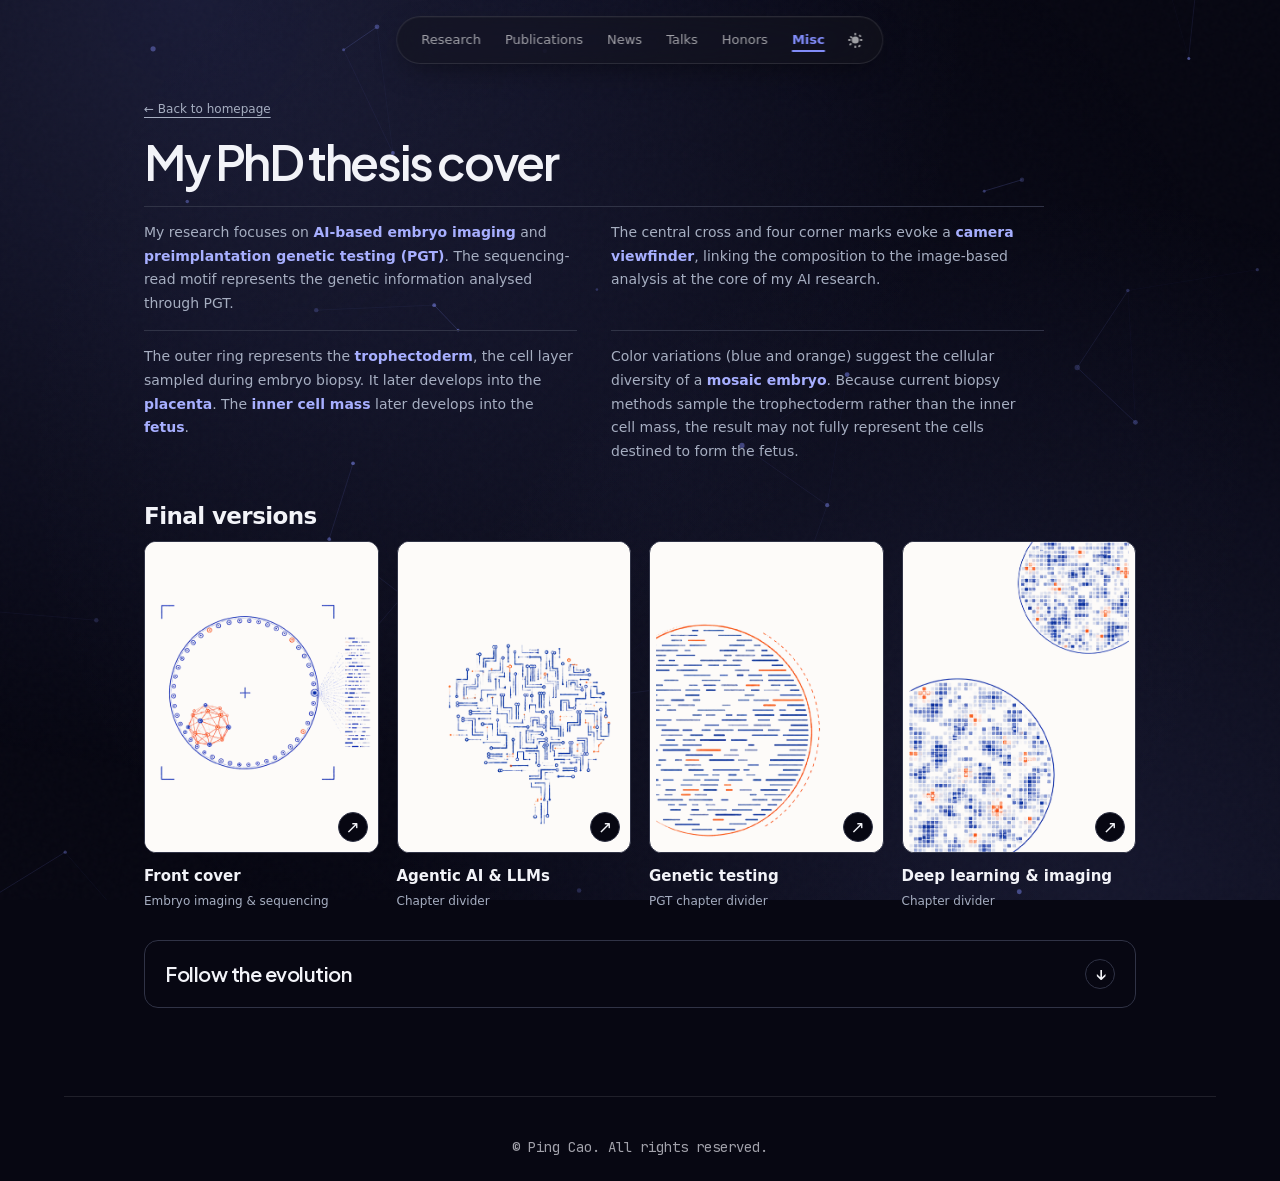
==== commit 0fab532b: "Restore detailed thesis cover introduction" ====
--- a/misc.html
+++ b/misc.html
@@ -953,8 +953,10 @@
     <h1 id="archive-title">My PhD thesis cover</h1>
     <div class="archive-lede">
       <div class="archive-lede-details">
-        <p>The cover connects <strong>embryo imaging</strong>, <strong>deep learning</strong>, <strong>PGT</strong>, pixel data, and <strong>large language models</strong>. A viewfinder frames the 3D embryo; sequencing reads extend it into genetic analysis.</p>
-        <p>The blue <strong>trophectoderm</strong> is biopsied and later contributes to the fetal part of the placenta. The orange <strong>inner cell mass</strong> develops into the fetus and remains untouched. Their contrast suggests mosaicism—and why one biopsy may not represent the inner cell mass.</p>
+        <p>My research focuses on <strong>AI-based embryo imaging</strong> and <strong>preimplantation genetic testing (PGT)</strong>. The sequencing-read motif represents the genetic information analysed through PGT.</p>
+        <p>The central cross and four corner marks evoke a <strong>camera viewfinder</strong>, linking the composition to the image-based analysis at the core of my AI research.</p>
+        <p>The outer ring represents the <strong>trophectoderm</strong>, the cell layer sampled during embryo biopsy. It later develops into the <strong>placenta</strong>. The <strong>inner cell mass</strong> later develops into the <strong>fetus</strong>.</p>
+        <p>Color variations (blue and orange) suggest the cellular diversity of a <strong>mosaic embryo</strong>. Because current biopsy methods sample the trophectoderm rather than the inner cell mass, the result may not fully represent the cells destined to form the fetus.</p>
       </div>
     </div>
   </div></div>
